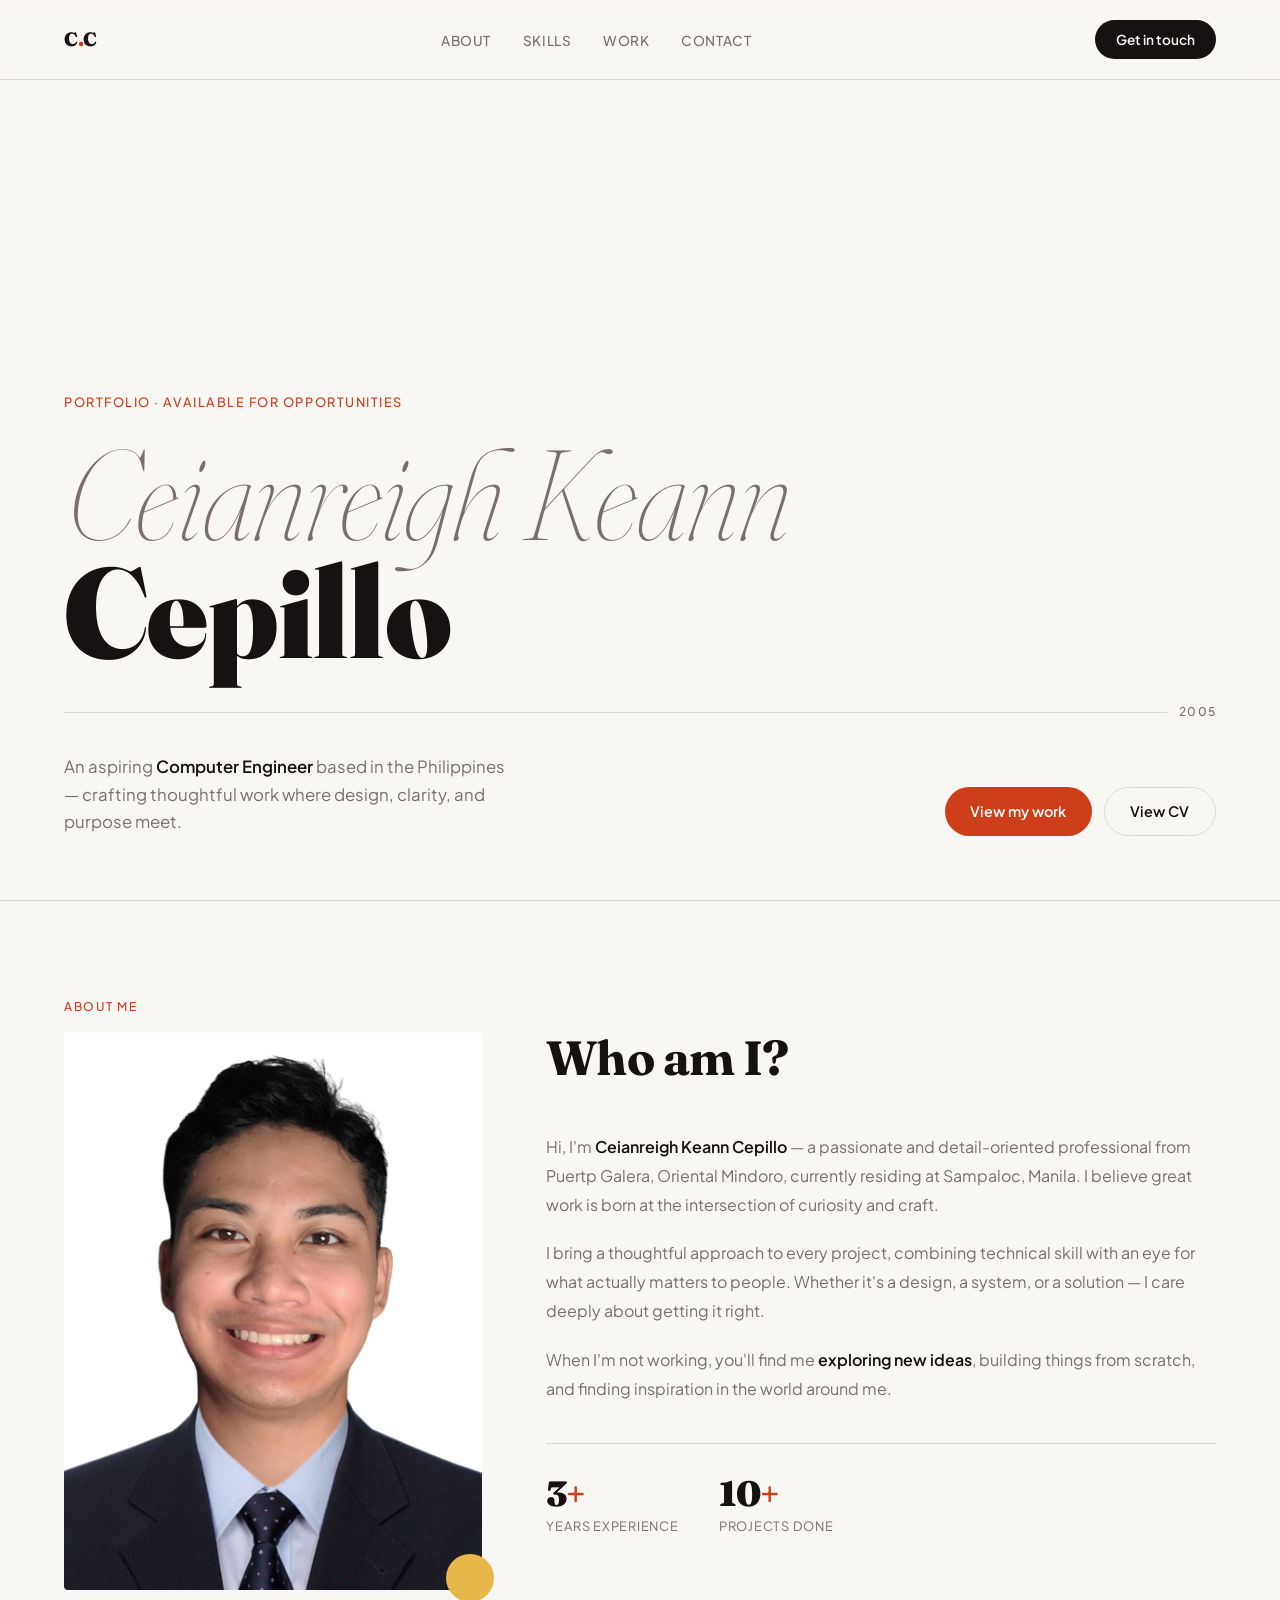
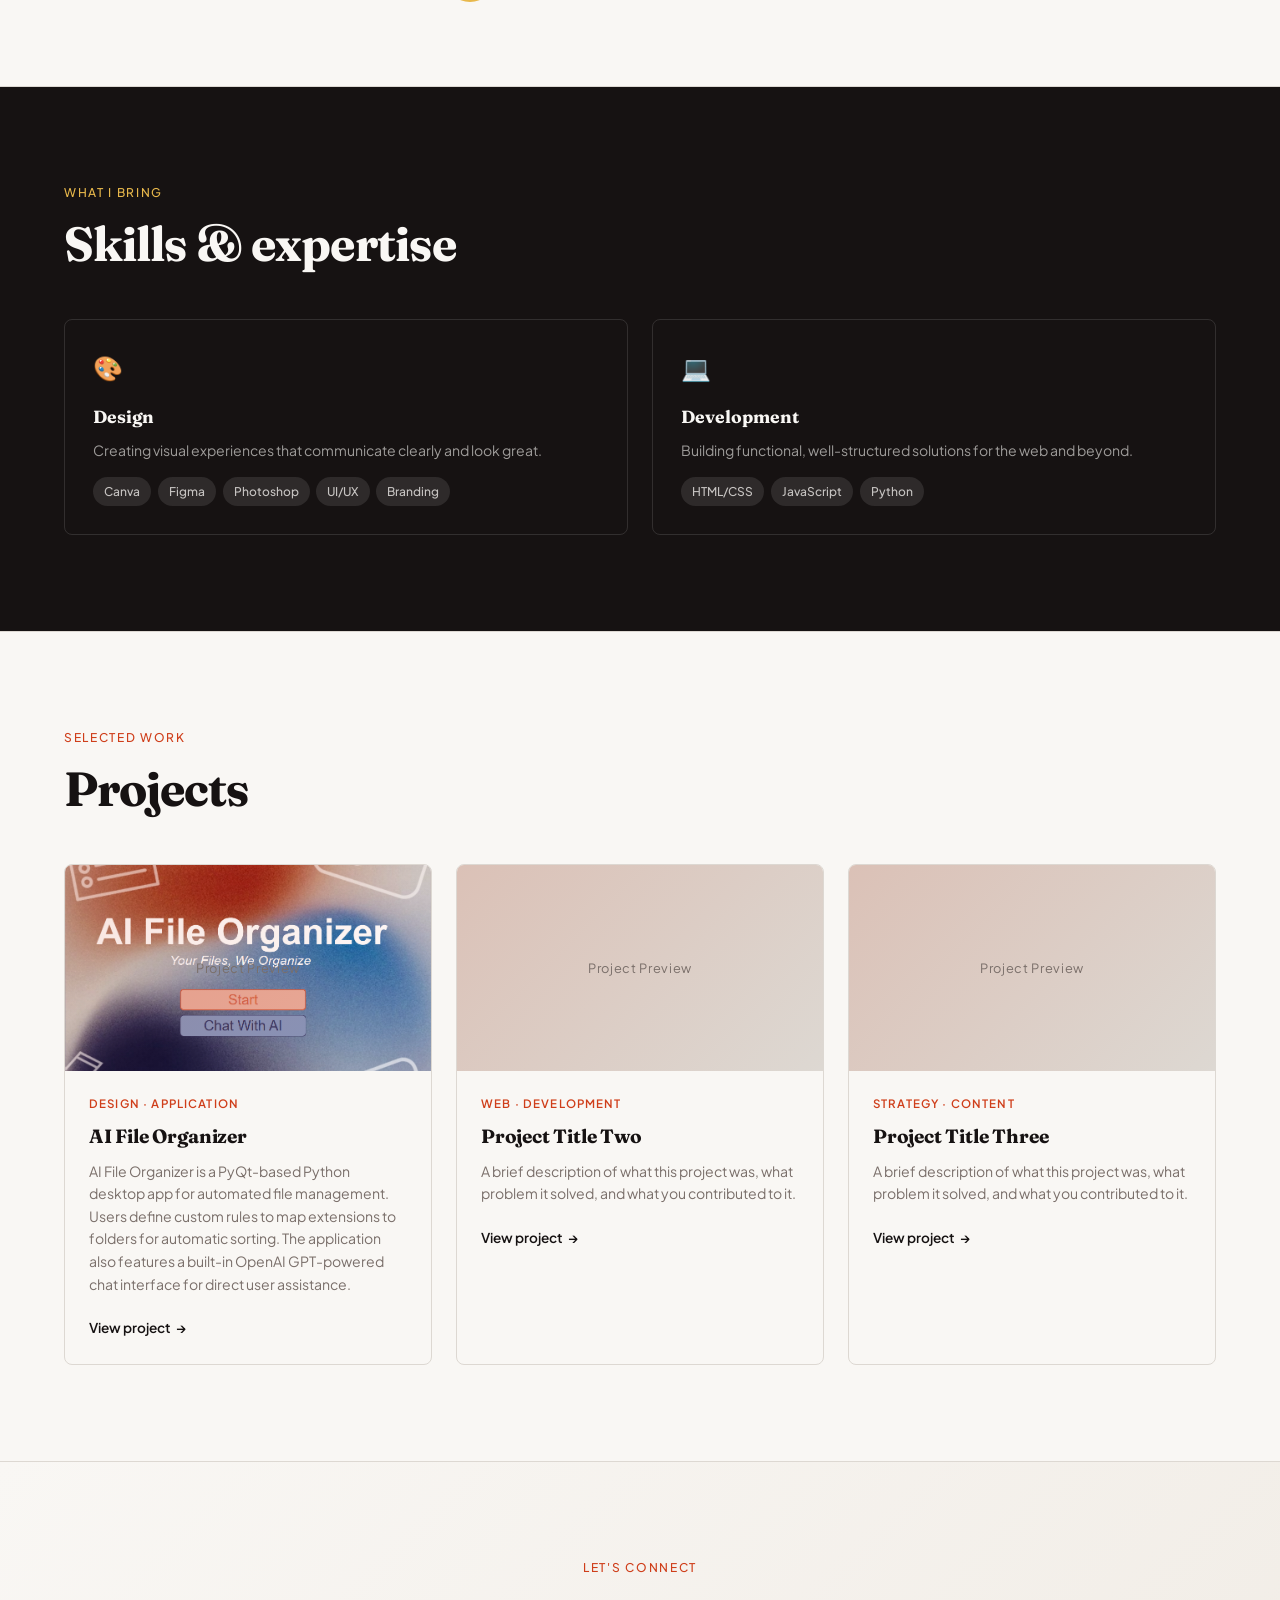
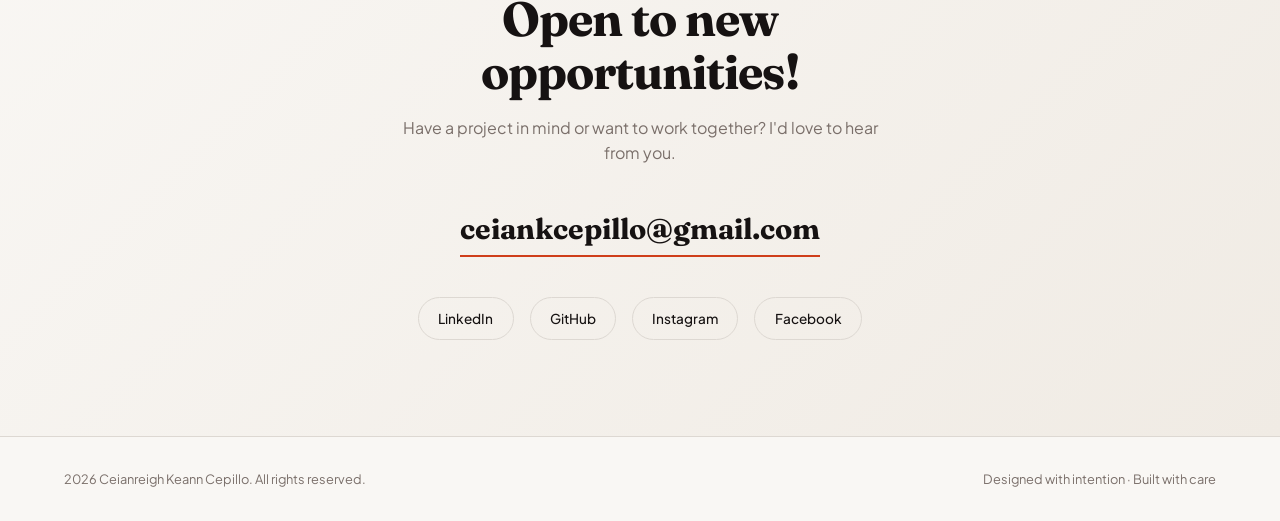
==== ceianreigh-cepillo.html @ 7445ec52 "add project image to projects section and update existing project card" ====
<!doctype html>
<html lang="en">
  <head>
    <meta charset="UTF-8" />
    <meta name="viewport" content="width=device-width, initial-scale=1.0" />
    <title>Ceianreigh Cepillo — Portfolio</title>
    <link rel="preconnect" href="https://fonts.googleapis.com" />
    <link rel="preconnect" href="https://fonts.gstatic.com" crossorigin />
    <link
      href="https://fonts.googleapis.com/css2?family=Fraunces:ital,opsz,wght@0,9..144,100;0,9..144,700;0,9..144,900;1,9..144,300&family=Plus+Jakarta+Sans:wght@300;400;500;600&display=swap"
      rel="stylesheet"
    />
    <link rel="stylesheet" href="ceianreigh-cepillo.css" />
  </head>
  <body>
    <!-- NAV -->
    <nav>
      <a href="#hero" class="nav-logo">C<span>.</span>C</a>
      <ul class="nav-links">
        <li><a href="#about">About</a></li>
        <li><a href="#skills">Skills</a></li>
        <li><a href="#projects">Work</a></li>
        <li><a href="#contact">Contact</a></li>
      </ul>
      <a href="#contact" class="nav-cta">Get in touch</a>
    </nav>

    <!-- HERO -->
    <section id="hero">
      <p class="hero-eyebrow">Portfolio · Available for opportunities</p>
      <h1 class="hero-name">
        <span class="light">Ceianreigh Keann</span>
        <span class="bold">Cepillo</span>
      </h1>
      <div class="hero-divider"></div>
      <div class="hero-bottom">
        <p class="hero-tagline">
          An aspiring <strong>Computer Engineer</strong> based in the
          Philippines — crafting thoughtful work where design, clarity, and
          purpose meet.
        </p>
        <div class="hero-actions">
          <a href="#projects" class="btn-primary">View my work</a>
          <a
            href="https://drive.google.com/file/d/1vfJ6HbcDm_EdXEhe8wnkOH_XaAgz81-r/view?usp=drivesdk"
            class="btn-secondary"
            >View CV</a
          >
        </div>
      </div>
    </section>

    <!-- ABOUT -->
    <section id="about">
      <p class="section-label">About me</p>
      <div class="about-grid">
        <div class="about-photo-wrap reveal">
          <div class="about-photo">
            <img src="CEPILLO_2x2.png" alt="Ceianreigh Cepillo" />
          </div>
          <div class="about-photo-accent"></div>
        </div>
        <div class="about-body reveal">
          <h2 class="section-heading">Who am I?</h2>
          <p>
            Hi, I'm <strong>Ceianreigh Keann Cepillo</strong> — a passionate and
            detail-oriented professional from Puertp Galera, Oriental Mindoro,
            currently residing at Sampaloc, Manila. I believe great work is born
            at the intersection of curiosity and craft.
          </p>
          <p>
            I bring a thoughtful approach to every project, combining technical
            skill with an eye for what actually matters to people. Whether it's
            a design, a system, or a solution — I care deeply about getting it
            right.
          </p>
          <p>
            When I'm not working, you'll find me
            <strong>exploring new ideas</strong>, building things from scratch,
            and finding inspiration in the world around me.
          </p>
          <div class="about-stats">
            <div>
              <div class="stat-num">3<span>+</span></div>
              <div class="stat-label">Years Experience</div>
            </div>
            <div>
              <div class="stat-num">10<span>+</span></div>
              <div class="stat-label">Projects Done</div>
            </div>
          </div>
        </div>
      </div>
    </section>

    <!-- SKILLS -->
    <section id="skills">
      <p class="section-label">What I bring</p>
      <h2 class="section-heading">Skills &amp; expertise</h2>
      <div class="skills-grid">
        <div class="skill-card reveal">
          <div class="skill-icon">🎨</div>
          <div class="skill-title">Design</div>
          <p
            style="
              font-size: 0.88rem;
              color: rgba(249, 247, 244, 0.6);
              line-height: 1.6;
            "
          >
            Creating visual experiences that communicate clearly and look great.
          </p>
          <div class="skill-tags">
            <span class="skill-tag">Canva</span>
            <span class="skill-tag">Figma</span>
            <span class="skill-tag">Photoshop</span>
            <span class="skill-tag">UI/UX</span>
            <span class="skill-tag">Branding</span>
          </div>
        </div>
        <div class="skill-card reveal">
          <div class="skill-icon">💻</div>
          <div class="skill-title">Development</div>
          <p
            style="
              font-size: 0.88rem;
              color: rgba(249, 247, 244, 0.6);
              line-height: 1.6;
            "
          >
            Building functional, well-structured solutions for the web and
            beyond.
          </p>
          <div class="skill-tags">
            <span class="skill-tag">HTML/CSS</span>
            <span class="skill-tag">JavaScript</span>
            <span class="skill-tag">Python</span>
          </div>
        </div>
        </div>
      </div>
    </section>

    <!-- PROJECTS -->
    <section id="projects">
      <p class="section-label">Selected work</p>
      <h2 class="section-heading">Projects</h2>
      <div class="projects-grid">
        <div class="project-card reveal">
          <div class="project-img">
            <img src="AI_File_Organizer.png" alt="Project name">
            <div class="project-img-accent"></div>
          </div>
          <div class="project-body">
            <p class="project-type">Design · Application</p>
            <h3 class="project-name">AI File Organizer</h3>
            <p class="project-desc">
              AI File Organizer is a PyQt-based Python desktop app for automated file management. 
              Users define custom rules to map extensions to folders for automatic sorting. 
              The application also features a built-in OpenAI GPT-powered chat interface for direct user assistance.
            </p>
            <a href="https://github.com/ceianreigh/AI_FileOrganizer" class="project-link">View project</a>
          </div>
        </div>
        <div class="project-card reveal">
          <div class="project-img">
            <div class="project-img-accent"></div>
          </div>
          <div class="project-body">
            <p class="project-type">Web · Development</p>
            <h3 class="project-name">Project Title Two</h3>
            <p class="project-desc">
              A brief description of what this project was, what problem it
              solved, and what you contributed to it.
            </p>
            <a href="#" class="project-link">View project</a>
          </div>
        </div>
        <div class="project-card reveal">
          <div class="project-img">
            <div class="project-img-accent"></div>
          </div>
          <div class="project-body">
            <p class="project-type">Strategy · Content</p>
            <h3 class="project-name">Project Title Three</h3>
            <p class="project-desc">
              A brief description of what this project was, what problem it
              solved, and what you contributed to it.
            </p>
            <a href="#" class="project-link">View project</a>
          </div>
        </div>
      </div>
    </section>

    <!-- CONTACT -->
    <section id="contact">
      <p class="section-label">Let's connect</p>
      <h2 class="section-heading reveal">Open to new opportunities!</h2>
      <p class="contact-sub reveal">
        Have a project in mind or want to work together? I'd love to hear from
        you.
      </p>
      <!-- ✏️ Replace with your real email -->
      <a href="mailto:ceiankcepillo@gmail.com" class="contact-email reveal"
        >ceiankcepillo@gmail.com</a
      >
      <div class="socials reveal">
        <a href="https://www.linkedin.com/in/ceianreigh" class="social-link">LinkedIn</a>
        <a href="https://github.com/ceianreigh" class="social-link">GitHub</a>
        <a href="https://instagram.com/ceianreigh" class="social-link">Instagram</a>
        <a href="https://facebook.com/ceianreigh" class="social-link">Facebook</a>
      </div>
    </section>

    <!-- FOOTER -->
    <footer>
      <p>2026 Ceianreigh Keann Cepillo. All rights reserved.</p>
      <p>Designed with intention · Built with care</p>
    </footer>

    <script>
      // Scroll reveal
      const observer = new IntersectionObserver(
        (entries) => {
          entries.forEach((entry) => {
            if (entry.isIntersecting) {
              entry.target.classList.add("visible");
            }
          });
        },
        { threshold: 0.12 },
      );

      document
        .querySelectorAll(".reveal")
        .forEach((el) => observer.observe(el));
    </script>
  </body>
</html>
---- ceianreigh-cepillo.css ----
*,
*::before,
*::after {
  box-sizing: border-box;
  margin: 0;
  padding: 0;
}

:root {
  --bg: #f9f7f4;
  --ink: #161212;
  --accent: #cf3e1a;
  --gold: #e8b84b;
  --muted: #7a6f6a;
  --border: #ddd8d2;
  --serif: "Fraunces", Georgia, serif;
  --sans: "Plus Jakarta Sans", system-ui, sans-serif;
}

html {
  scroll-behavior: smooth;
}

body {
  background: var(--bg);
  color: var(--ink);
  font-family: var(--sans);
  font-size: 16px;
  line-height: 1.6;
  -webkit-font-smoothing: antialiased;
}

/* ── NAV ─────────────────────────────────────── */
nav {
  position: fixed;
  top: 0;
  left: 0;
  right: 0;
  z-index: 100;
  display: flex;
  align-items: center;
  justify-content: space-between;
  padding: 1.25rem 5vw;
  background: rgba(249, 247, 244, 0.9);
  backdrop-filter: blur(10px);
  border-bottom: 1px solid var(--border);
}

.nav-logo {
  font-family: var(--serif);
  font-weight: 900;
  font-size: 1.2rem;
  letter-spacing: -0.02em;
  color: var(--ink);
  text-decoration: none;
}
.nav-logo span {
  color: var(--accent);
}

.nav-links {
  display: flex;
  gap: 2rem;
  list-style: none;
}

.nav-links a {
  font-size: 0.85rem;
  font-weight: 500;
  letter-spacing: 0.04em;
  text-transform: uppercase;
  color: var(--muted);
  text-decoration: none;
  transition: color 0.2s;
}
.nav-links a:hover {
  color: var(--ink);
}

.nav-cta {
  font-family: var(--sans);
  font-size: 0.85rem;
  font-weight: 600;
  padding: 0.55rem 1.3rem;
  background: var(--ink);
  color: var(--bg);
  border: none;
  border-radius: 100px;
  text-decoration: none;
  transition:
    background 0.2s,
    transform 0.15s;
}
.nav-cta:hover {
  background: var(--accent);
  transform: translateY(-1px);
}

/* ── HERO ────────────────────────────────────── */
#hero {
  min-height: 100svh;
  padding: 7rem 5vw 4rem;
  display: flex;
  flex-direction: column;
  justify-content: flex-end;
}

.hero-eyebrow {
  font-size: 0.8rem;
  font-weight: 500;
  letter-spacing: 0.12em;
  text-transform: uppercase;
  color: var(--accent);
  margin-bottom: 1.5rem;
}

.hero-name {
  font-family: var(--serif);
  line-height: 0.92;
  letter-spacing: -0.03em;
}

.hero-name .light {
  display: block;
  font-weight: 100;
  font-style: italic;
  font-size: clamp(3.5rem, 10vw, 8.5rem);
  color: var(--muted);
}

.hero-name .bold {
  display: block;
  font-weight: 900;
  font-size: clamp(3.5rem, 10vw, 8.5rem);
  color: var(--ink);
}

.hero-divider {
  margin: 2.5rem 0;
  height: 1px;
  background: var(--border);
  position: relative;
}
.hero-divider::after {
  content: "2005";
  position: absolute;
  right: 0;
  top: -0.6rem;
  font-size: 0.75rem;
  font-weight: 500;
  letter-spacing: 0.1em;
  color: var(--muted);
  background: var(--bg);
  padding-left: 0.75rem;
}

.hero-bottom {
  display: flex;
  align-items: flex-end;
  justify-content: space-between;
  gap: 2rem;
  flex-wrap: wrap;
}

.hero-tagline {
  max-width: 38ch;
  font-size: 1.05rem;
  color: var(--muted);
  line-height: 1.65;
}
.hero-tagline strong {
  color: var(--ink);
  font-weight: 600;
}

.hero-actions {
  display: flex;
  gap: 0.75rem;
  flex-shrink: 0;
}

.btn-primary {
  display: inline-flex;
  align-items: center;
  gap: 0.4rem;
  padding: 0.75rem 1.6rem;
  background: var(--accent);
  color: #fff;
  font-family: var(--sans);
  font-size: 0.9rem;
  font-weight: 600;
  text-decoration: none;
  border-radius: 100px;
  transition:
    background 0.2s,
    transform 0.15s;
}
.btn-primary:hover {
  background: #b03216;
  transform: translateY(-2px);
}

.btn-secondary {
  display: inline-flex;
  align-items: center;
  gap: 0.4rem;
  padding: 0.75rem 1.6rem;
  background: transparent;
  color: var(--ink);
  font-family: var(--sans);
  font-size: 0.9rem;
  font-weight: 600;
  text-decoration: none;
  border: 1.5px solid var(--border);
  border-radius: 100px;
  transition:
    border-color 0.2s,
    transform 0.15s;
}
.btn-secondary:hover {
  border-color: var(--ink);
  transform: translateY(-2px);
}

/* ── SECTIONS ────────────────────────────────── */
section {
  padding: 6rem 5vw;
  border-top: 1px solid var(--border);
}

.section-label {
  font-size: 0.75rem;
  font-weight: 500;
  letter-spacing: 0.14em;
  text-transform: uppercase;
  color: var(--accent);
  margin-bottom: 1rem;
}

.section-heading {
  font-family: var(--serif);
  font-weight: 700;
  font-size: clamp(2rem, 4vw, 3rem);
  letter-spacing: -0.02em;
  line-height: 1.1;
  margin-bottom: 3rem;
}

/* ── ABOUT ───────────────────────────────────── */
.about-grid {
  display: grid;
  grid-template-columns: 1fr 1.6fr;
  gap: 5vw;
  align-items: start;
}

.about-photo {
  aspect-ratio: 3/4;
  background: var(--border);
  border-radius: 4px;
  overflow: hidden;
  position: relative;
}
.about-photo img {
  width: 100%;
  height: 100%;
  object-fit: cover;
  display: block;
}
.about-photo-accent {
  width: 48px;
  height: 48px;
  background: var(--gold);
  border-radius: 50%;
  position: absolute;
  bottom: -12px;
  right: -12px;
}
.about-photo-wrap {
  position: relative;
}

.about-body p {
  color: var(--muted);
  font-size: 1rem;
  line-height: 1.8;
  margin-bottom: 1.25rem;
}
.about-body p strong {
  color: var(--ink);
  font-weight: 600;
}

.about-stats {
  display: flex;
  gap: 2.5rem;
  margin-top: 2.5rem;
  padding-top: 2rem;
  border-top: 1px solid var(--border);
}
.stat-num {
  font-family: var(--serif);
  font-weight: 900;
  font-size: 2.2rem;
  letter-spacing: -0.03em;
  color: var(--ink);
  line-height: 1;
}
.stat-num span {
  color: var(--accent);
}
.stat-label {
  font-size: 0.8rem;
  color: var(--muted);
  margin-top: 0.3rem;
  text-transform: uppercase;
  letter-spacing: 0.06em;
}

/* ── SKILLS ──────────────────────────────────── */
#skills {
  background: var(--ink);
  color: var(--bg);
}
#skills .section-label {
  color: var(--gold);
}
#skills .section-heading {
  color: var(--bg);
}

.skills-grid {
  display: grid;
  grid-template-columns: repeat(auto-fit, minmax(240px, 1fr));
  gap: 1.5rem;
}

.skill-card {
  border: 1px solid rgba(255, 255, 255, 0.12);
  border-radius: 8px;
  padding: 1.75rem;
  transition:
    border-color 0.2s,
    background 0.2s;
}
.skill-card:hover {
  border-color: var(--gold);
  background: rgba(255, 255, 255, 0.04);
}

.skill-icon {
  font-size: 1.5rem;
  margin-bottom: 1rem;
}

.skill-title {
  font-family: var(--serif);
  font-weight: 700;
  font-size: 1.1rem;
  color: var(--bg);
  margin-bottom: 0.5rem;
}

.skill-tags {
  display: flex;
  flex-wrap: wrap;
  gap: 0.4rem;
  margin-top: 1rem;
}
.skill-tag {
  font-size: 0.75rem;
  font-weight: 500;
  padding: 0.3rem 0.7rem;
  background: rgba(255, 255, 255, 0.1);
  border-radius: 100px;
  color: rgba(249, 247, 244, 0.75);
}

/* ── PROJECTS ────────────────────────────────── */
.projects-grid {
  display: grid;
  grid-template-columns: repeat(auto-fit, minmax(300px, 1fr));
  gap: 1.5rem;
}

.project-card {
  border-radius: 8px;
  overflow: hidden;
  border: 1px solid var(--border);
  transition:
    transform 0.25s,
    box-shadow 0.25s;
}
.project-card:hover {
  transform: translateY(-4px);
  box-shadow: 0 12px 40px rgba(0, 0, 0, 0.1);
}

.project-img {
  aspect-ratio: 16/9;
  background: var(--border);
  position: relative;
  overflow: hidden;
}
.project-img img {
  width: 100%;
  height: 100%;
  object-fit: cover;
  display: block;
}

.project-img::after {
  content: "Project Preview";
  position: absolute;
  inset: 0;
  display: flex;
  align-items: center;
  justify-content: center;
  font-size: 0.8rem;
  color: var(--muted);
  letter-spacing: 0.05em;
}

.project-img-accent {
  position: absolute;
  inset: 0;
  background: linear-gradient(135deg, rgba(207, 62, 26, 0.15), transparent);
}

.project-body {
  padding: 1.5rem;
}
.project-type {
  font-size: 0.72rem;
  font-weight: 600;
  letter-spacing: 0.1em;
  text-transform: uppercase;
  color: var(--accent);
  margin-bottom: 0.5rem;
}
.project-name {
  font-family: var(--serif);
  font-weight: 700;
  font-size: 1.2rem;
  letter-spacing: -0.01em;
  margin-bottom: 0.5rem;
}
.project-desc {
  font-size: 0.88rem;
  color: var(--muted);
  line-height: 1.6;
  margin-bottom: 1.2rem;
}
.project-link {
  font-size: 0.85rem;
  font-weight: 600;
  color: var(--ink);
  text-decoration: none;
  display: inline-flex;
  align-items: center;
  gap: 0.3rem;
  transition: color 0.2s;
}
.project-link:hover {
  color: var(--accent);
}
.project-link::after {
  content: "→";
  transition: transform 0.2s;
}
.project-link:hover::after {
  transform: translateX(3px);
}

/* ── CONTACT ─────────────────────────────────── */
#contact {
  background: linear-gradient(135deg, #f9f7f4 0%, #f0ebe4 100%);
  text-align: center;
}

#contact .section-heading {
  max-width: 18ch;
  margin: 0 auto 1rem;
}

.contact-sub {
  color: var(--muted);
  font-size: 1rem;
  max-width: 40ch;
  margin: 0 auto 2.5rem;
}

.contact-email {
  display: inline-block;
  font-family: var(--serif);
  font-size: clamp(1.2rem, 3vw, 1.8rem);
  font-weight: 700;
  color: var(--ink);
  text-decoration: none;
  border-bottom: 2px solid var(--accent);
  padding-bottom: 0.2rem;
  margin-bottom: 2.5rem;
  transition: color 0.2s;
}
.contact-email:hover {
  color: var(--accent);
}

.socials {
  display: flex;
  justify-content: center;
  gap: 1rem;
  flex-wrap: wrap;
}

.social-link {
  display: inline-flex;
  align-items: center;
  gap: 0.4rem;
  padding: 0.6rem 1.2rem;
  border: 1.5px solid var(--border);
  border-radius: 100px;
  font-size: 0.85rem;
  font-weight: 500;
  color: var(--ink);
  text-decoration: none;
  transition:
    border-color 0.2s,
    background 0.2s;
}
.social-link:hover {
  border-color: var(--ink);
  background: var(--ink);
  color: var(--bg);
}

/* ── FOOTER ──────────────────────────────────── */
footer {
  padding: 2rem 5vw;
  border-top: 1px solid var(--border);
  display: flex;
  justify-content: space-between;
  align-items: center;
  flex-wrap: wrap;
  gap: 1rem;
}
footer p {
  font-size: 0.8rem;
  color: var(--muted);
}
footer a {
  color: var(--muted);
  text-decoration: none;
}
footer a:hover {
  color: var(--accent);
}

/* ── RESPONSIVE ──────────────────────────────── */
@media (max-width: 700px) {
  .about-grid {
    grid-template-columns: 1fr;
  }
  .about-photo {
    max-height: 320px;
  }
  .hero-bottom {
    flex-direction: column;
    align-items: flex-start;
  }
  .nav-links {
    display: none;
  }
  .about-stats {
    gap: 1.5rem;
  }
}

@media (prefers-reduced-motion: reduce) {
  *,
  *::before,
  *::after {
    transition: none !important;
  }
}

/* ── SCROLL ANIMATIONS ───────────────────────── */
.reveal {
  opacity: 0;
  transform: translateY(24px);
  transition:
    opacity 0.6s ease,
    transform 0.6s ease;
}
.reveal.visible {
  opacity: 1;
  transform: none;
}
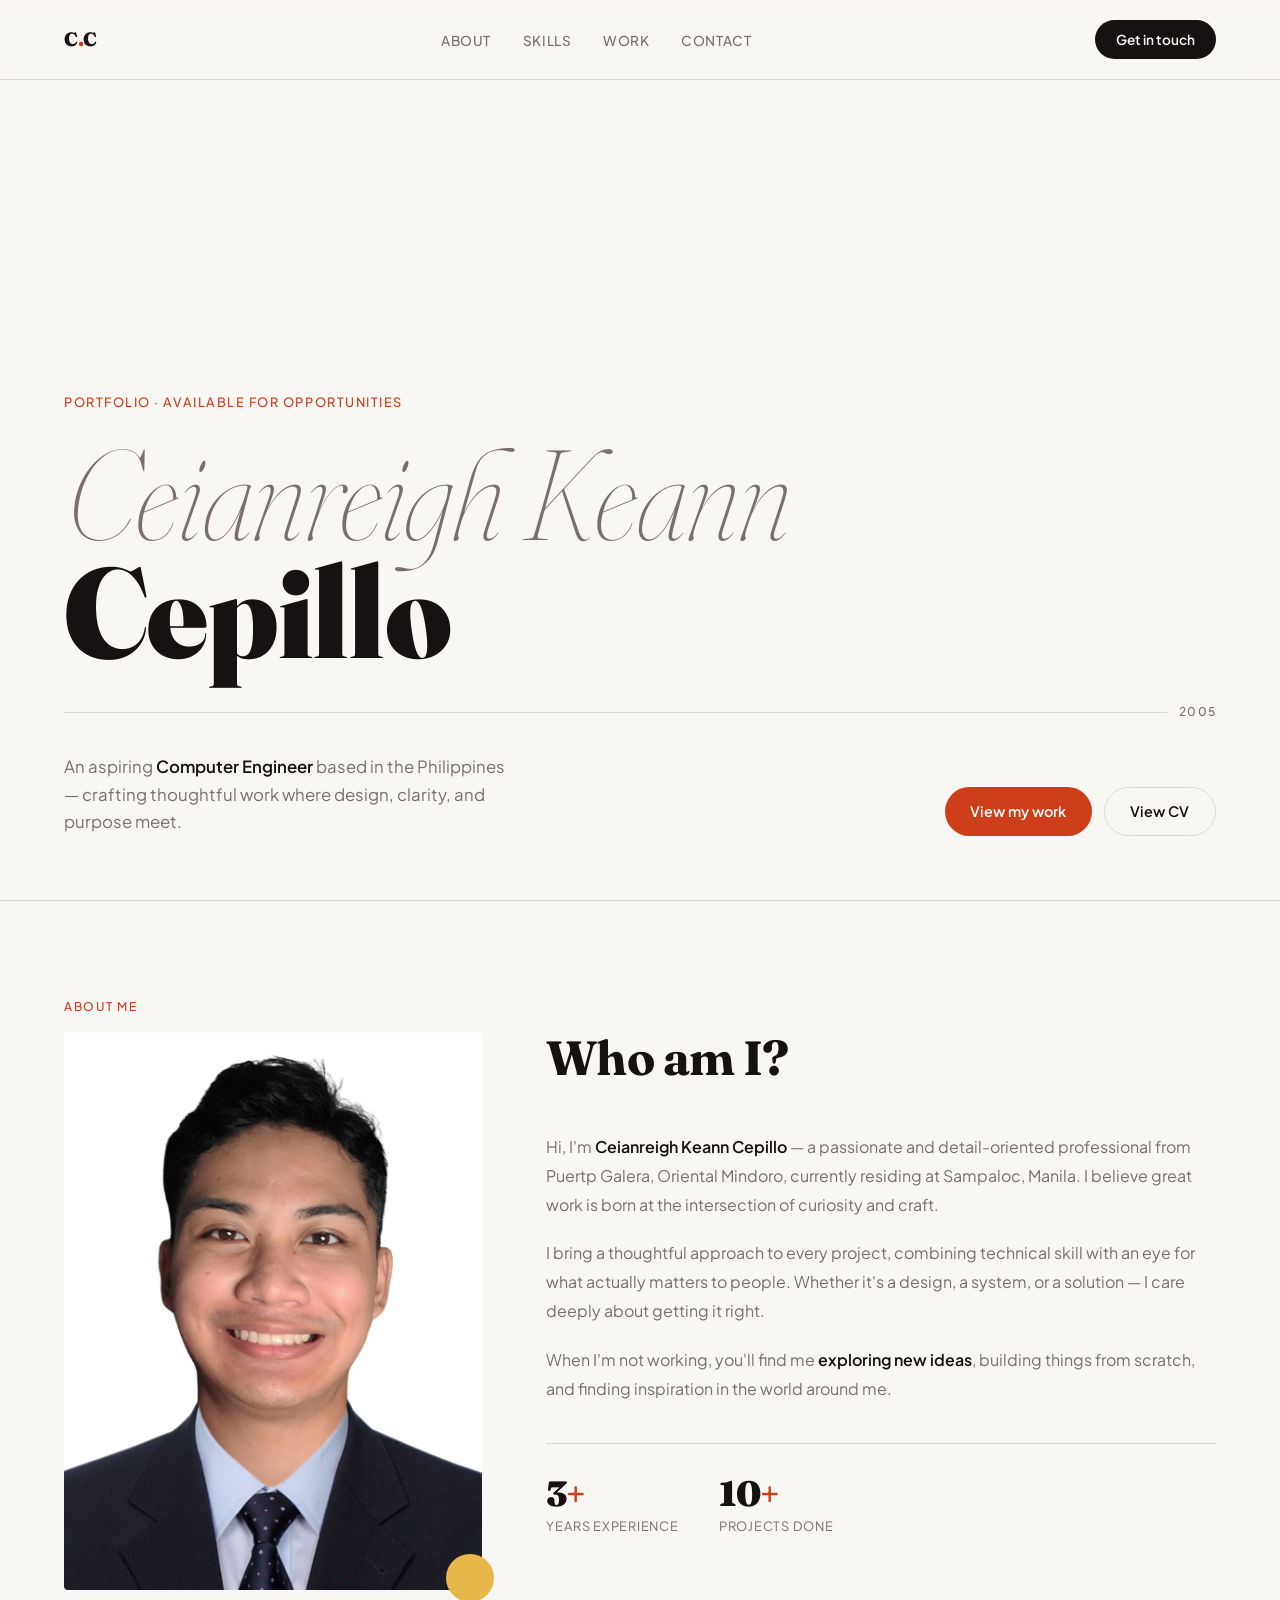
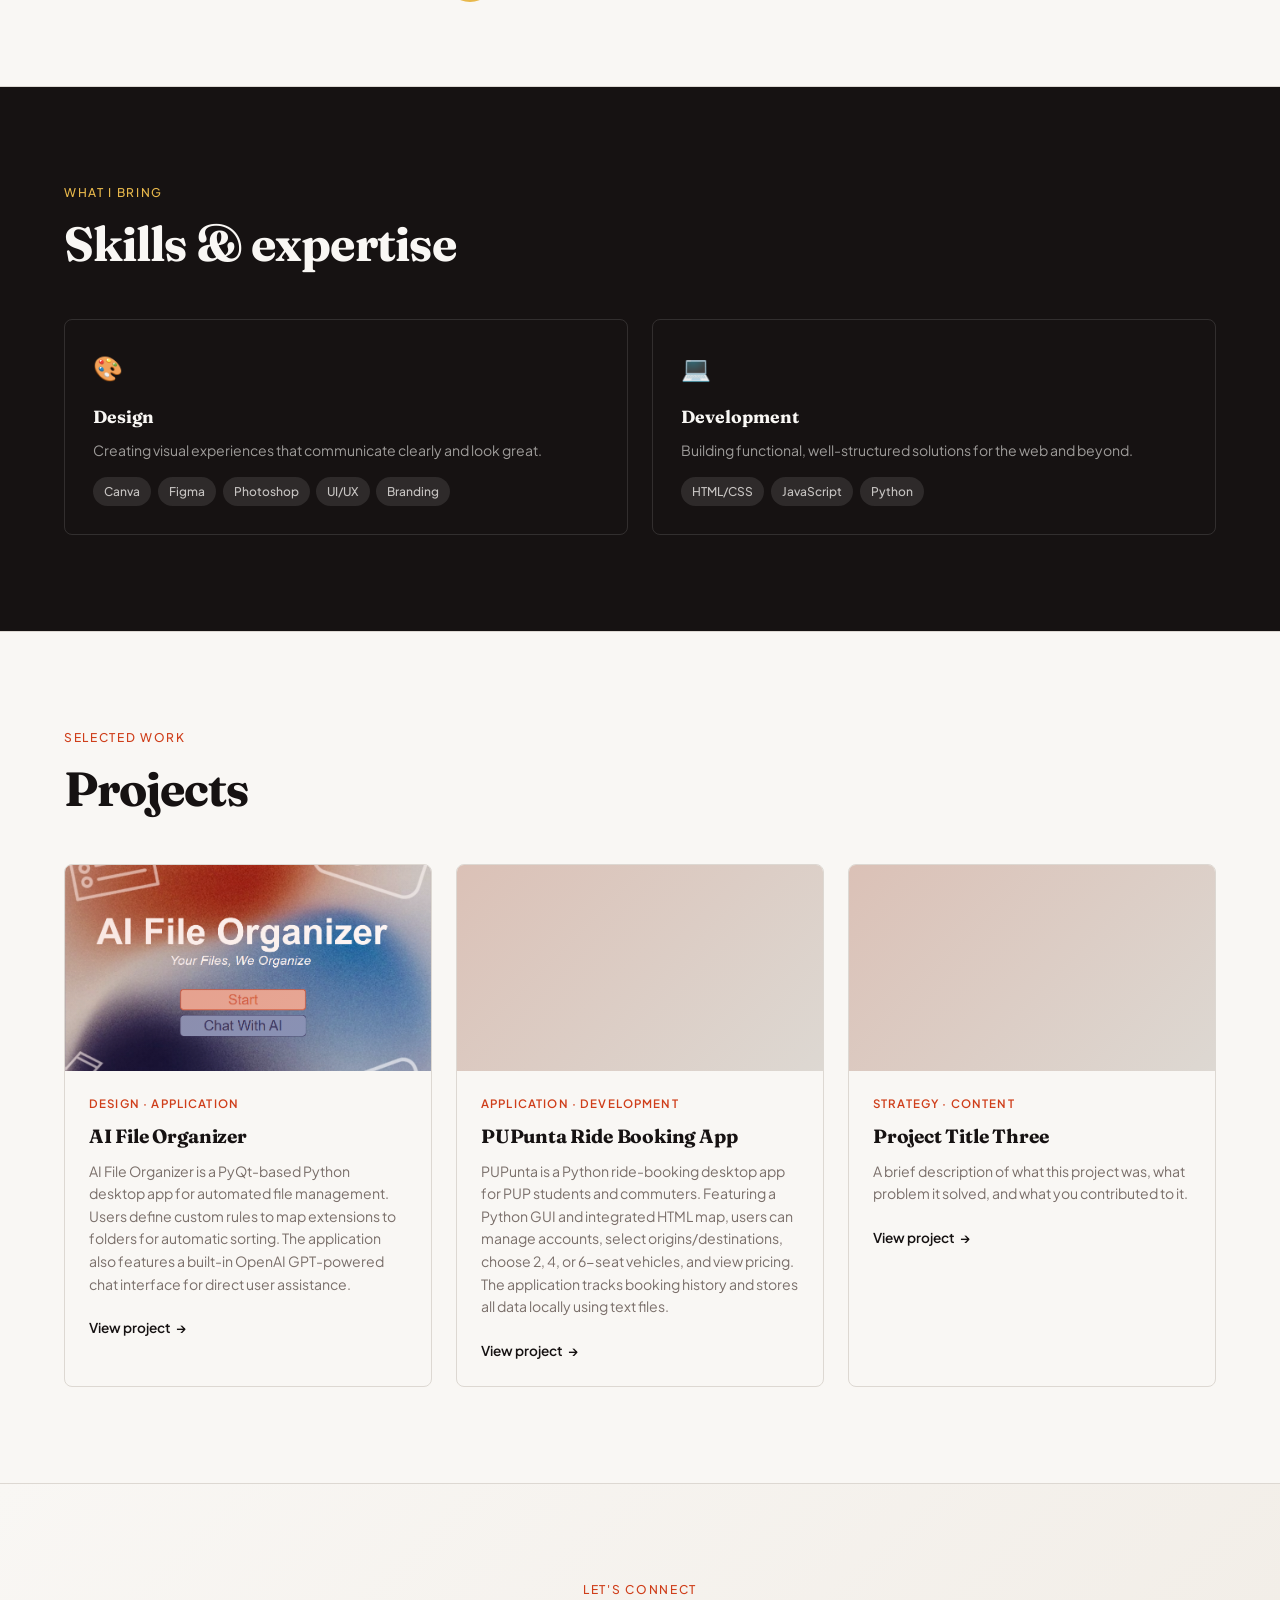
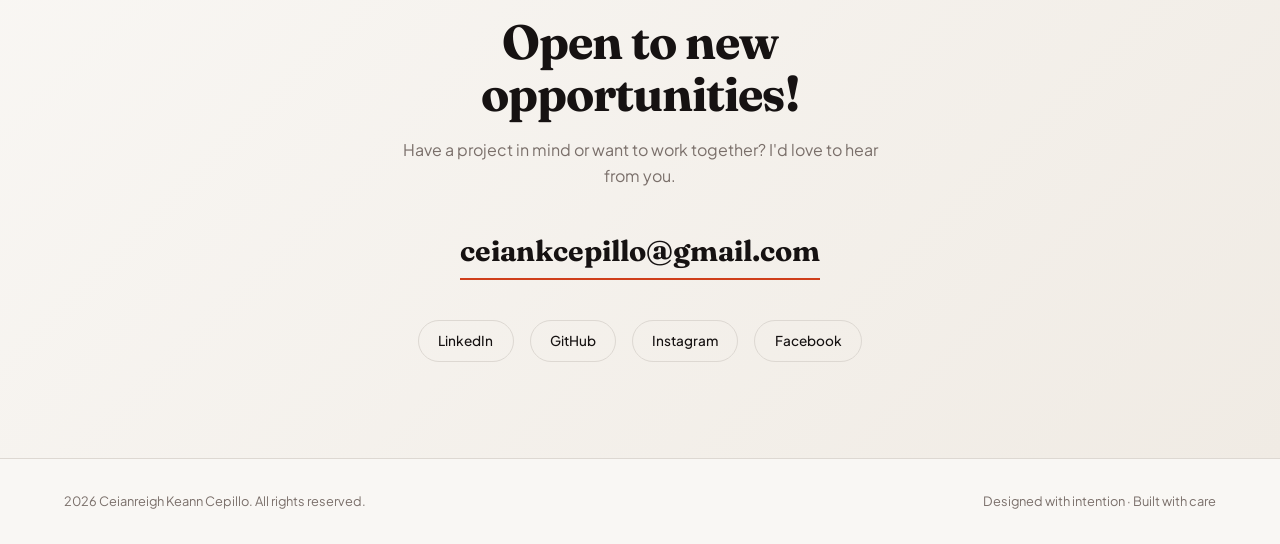
==== commit 3e89d25d: "update project details for PUPunta Ride Booking App, including title, description, and link" ====
--- a/ceianreigh-cepillo.html
+++ b/ceianreigh-cepillo.html
@@ -167,13 +167,14 @@
             <div class="project-img-accent"></div>
           </div>
           <div class="project-body">
-            <p class="project-type">Web · Development</p>
-            <h3 class="project-name">Project Title Two</h3>
+            <p class="project-type">Application · Development</p>
+            <h3 class="project-name">PUPunta Ride Booking App</h3>
             <p class="project-desc">
-              A brief description of what this project was, what problem it
-              solved, and what you contributed to it.
+              PUPunta is a Python ride-booking desktop app for PUP students and commuters. 
+              Featuring a Python GUI and integrated HTML map, users can manage accounts, select origins/destinations, choose 2, 4, or 6-seat vehicles, and view pricing. 
+              The application tracks booking history and stores all data locally using text files.
             </p>
-            <a href="#" class="project-link">View project</a>
+            <a href="https://github.com/ceianreigh/PUPunta-Ride-Booking-App" class="project-link">View project</a>
           </div>
         </div>
         <div class="project-card reveal">
--- a/ceianreigh-cepillo.css
+++ b/ceianreigh-cepillo.css
@@ -410,7 +410,6 @@
 }
 
 .project-img::after {
-  content: "Project Preview";
   position: absolute;
   inset: 0;
   display: flex;
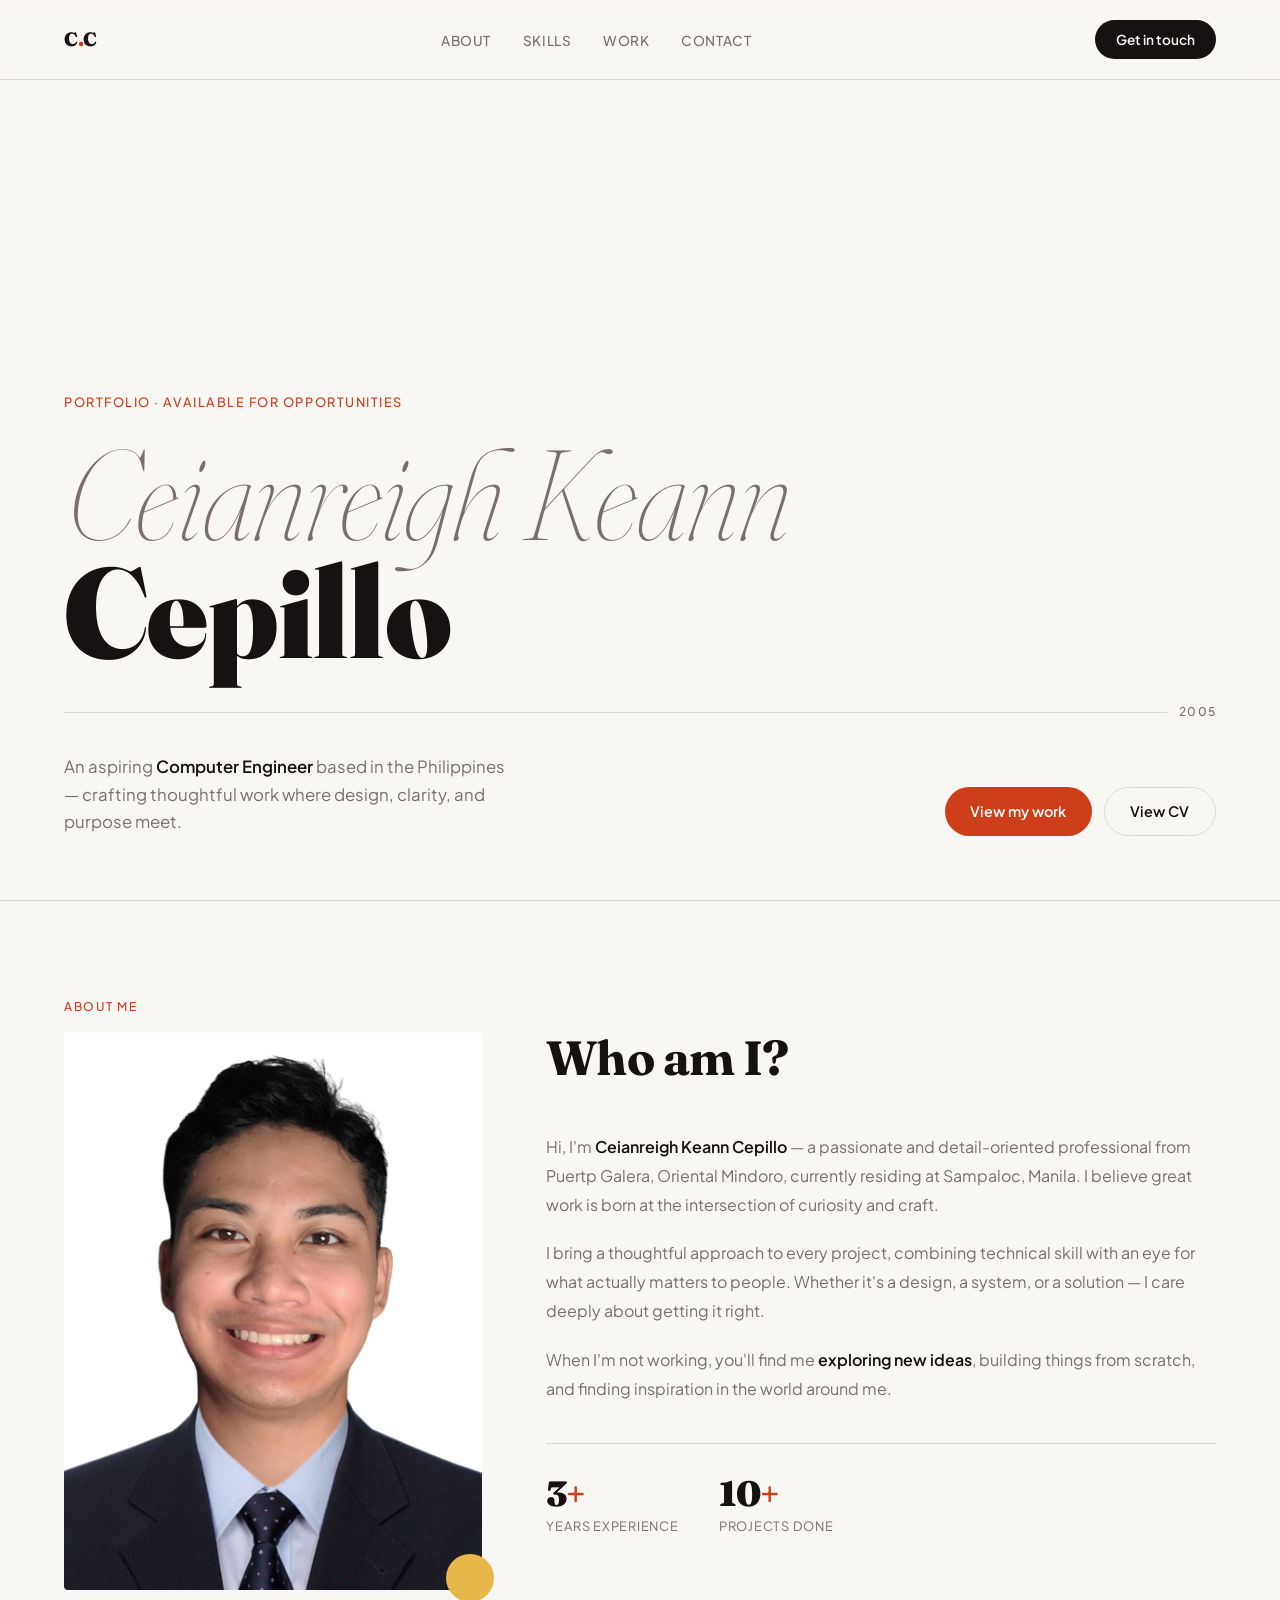
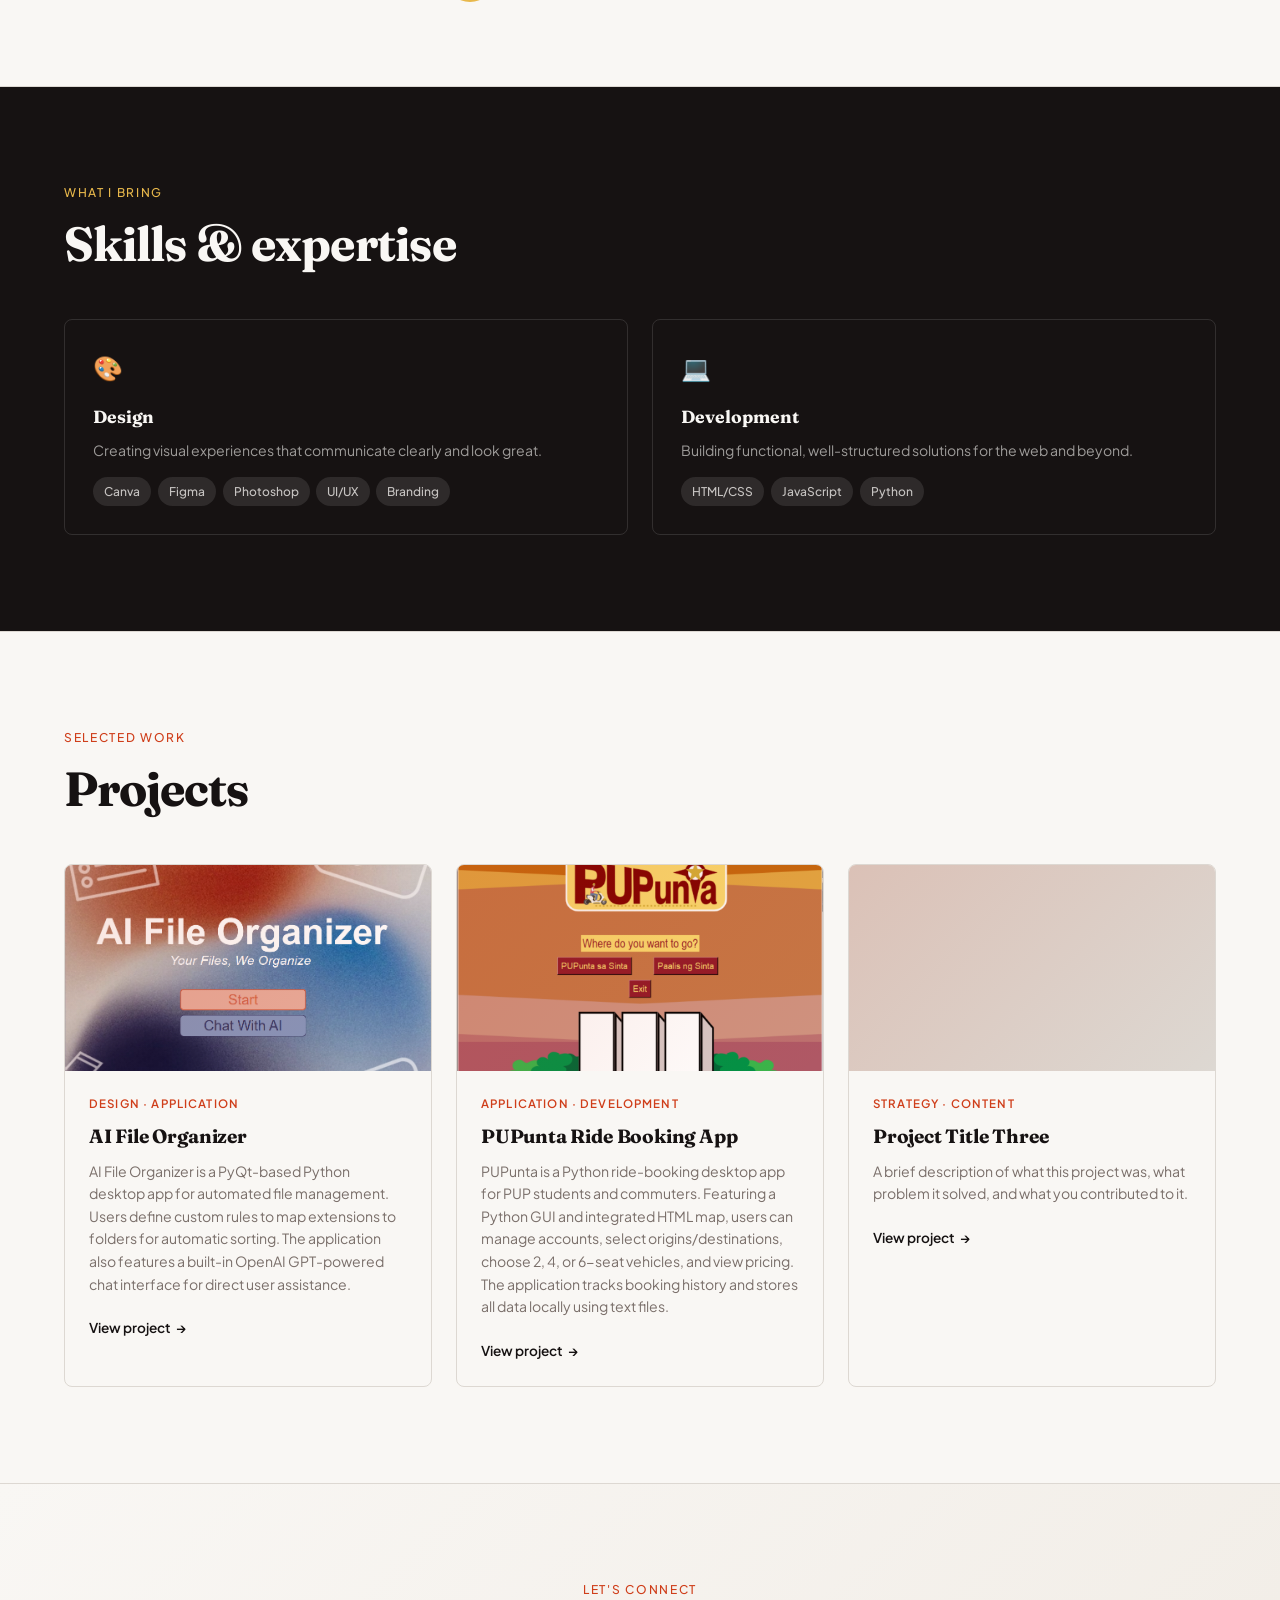
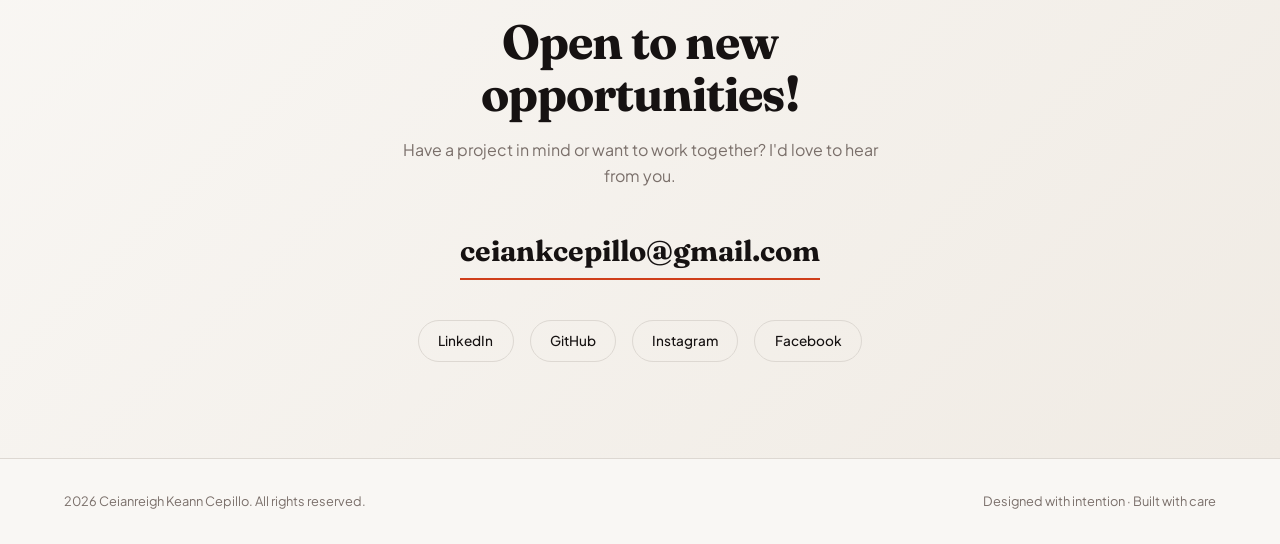
==== commit 8fcdeec8: "add project image for PUPunta in projects section" ====
--- a/ceianreigh-cepillo.html
+++ b/ceianreigh-cepillo.html
@@ -164,6 +164,7 @@
         </div>
         <div class="project-card reveal">
           <div class="project-img">
+            <img src="PUPunta.png" alt="Project name">
             <div class="project-img-accent"></div>
           </div>
           <div class="project-body">
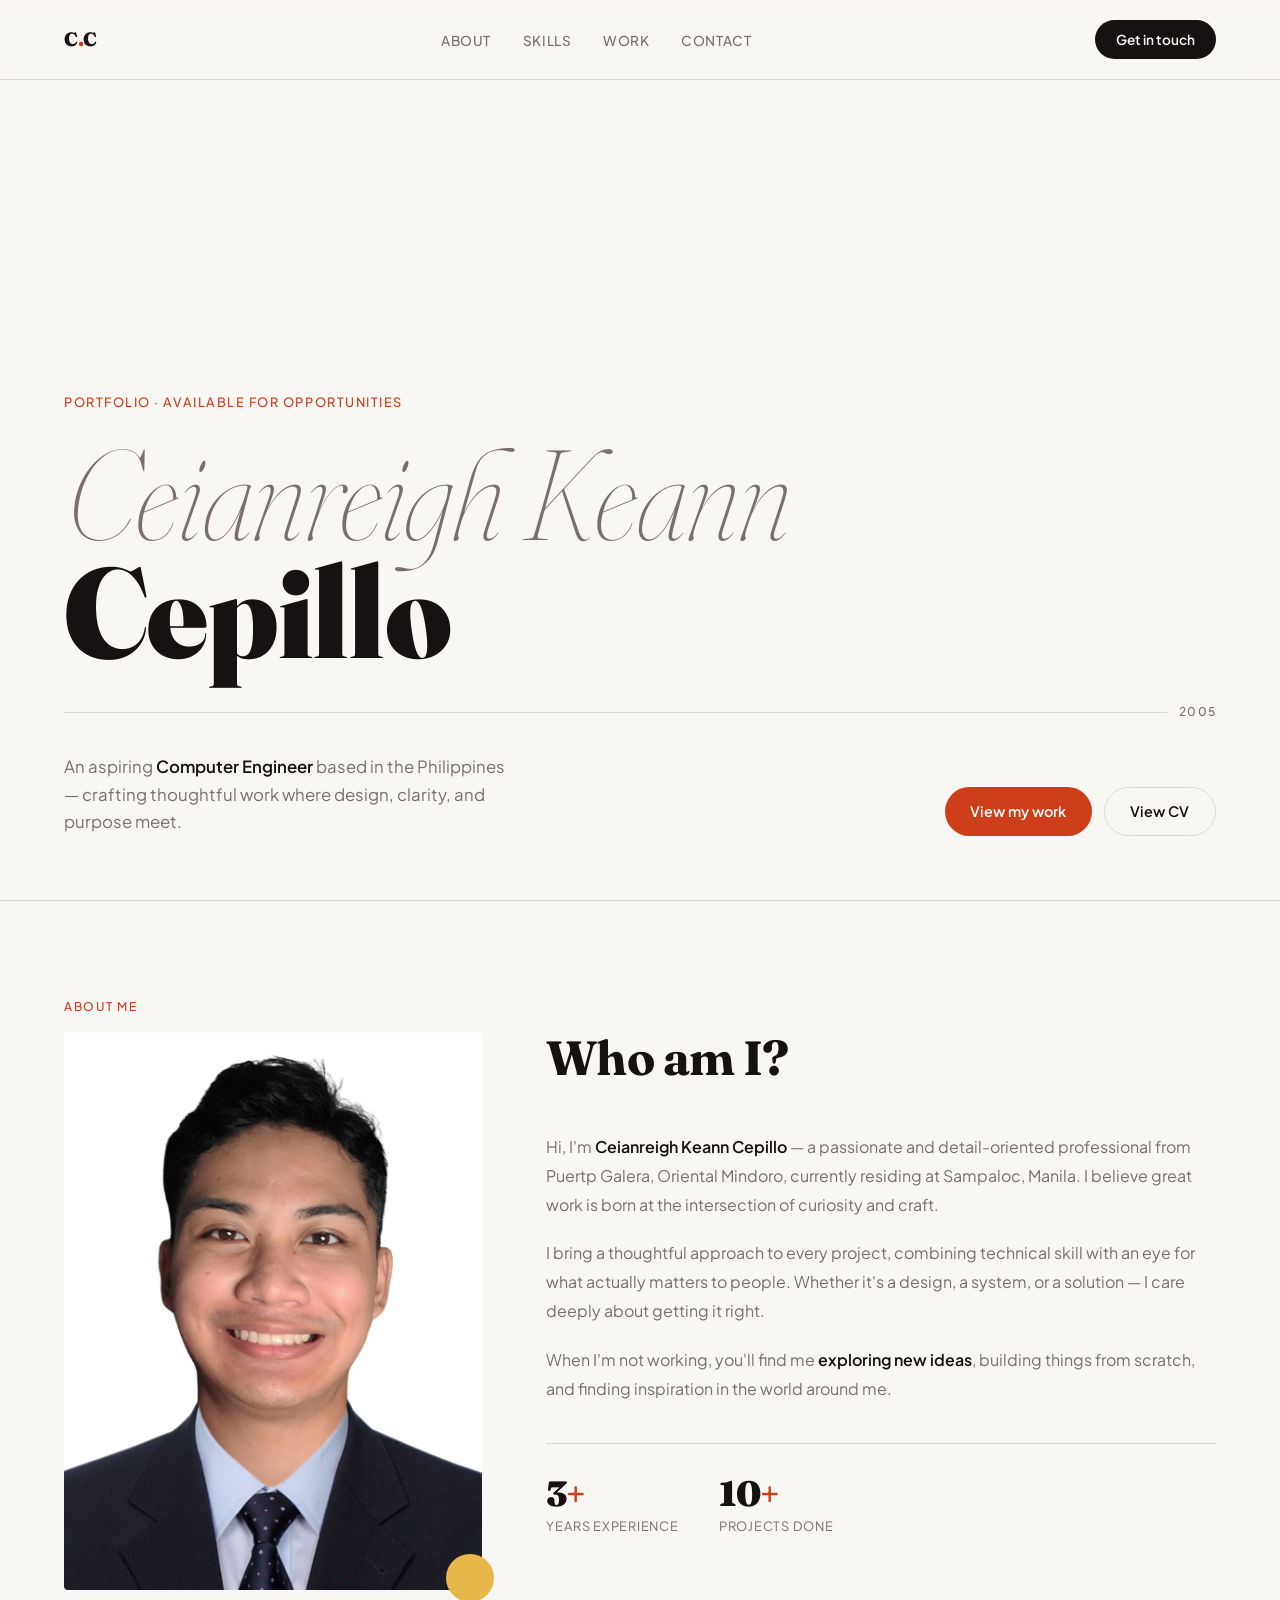
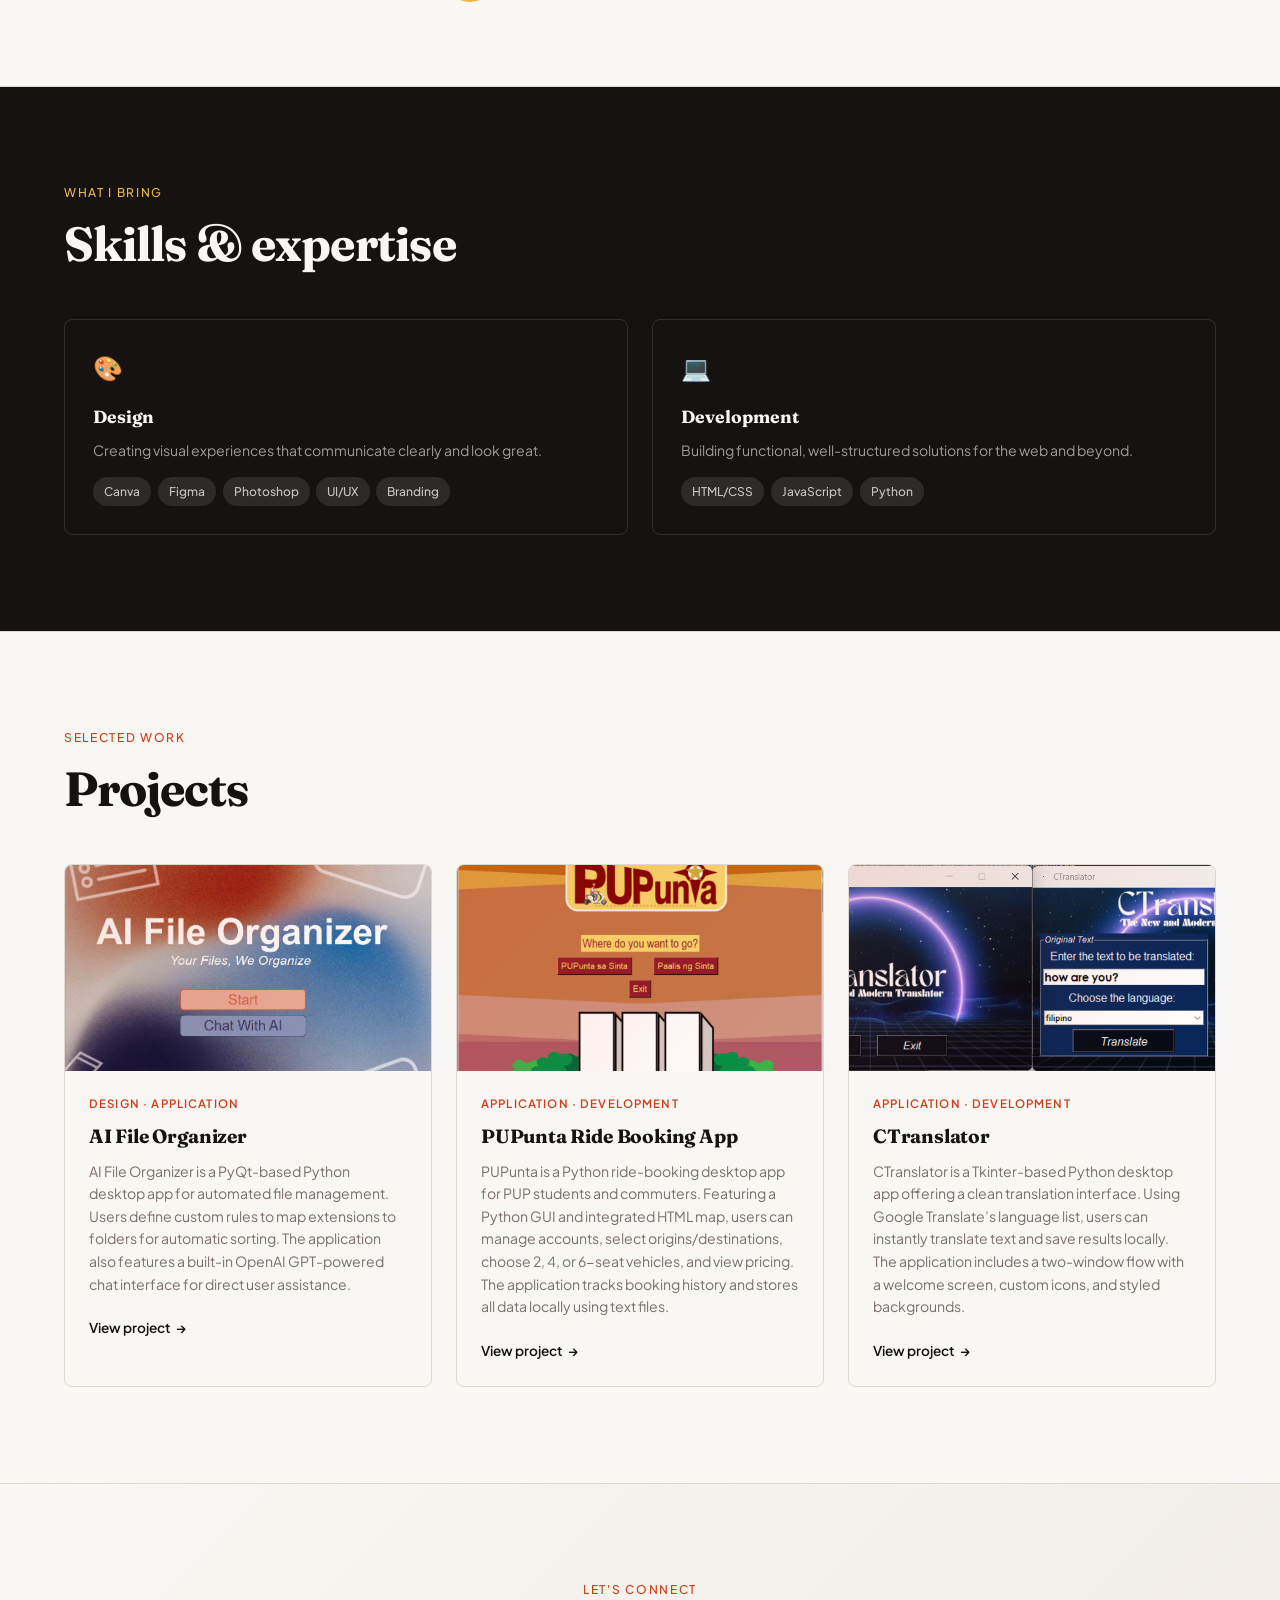
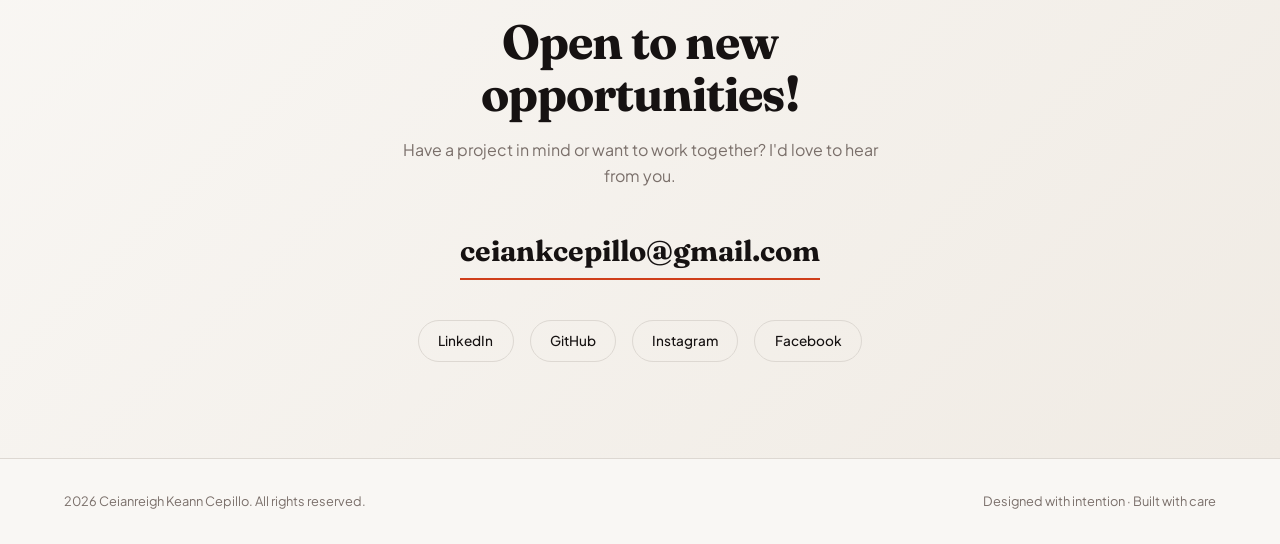
==== commit 81cf5646: "update CTranslator project details, including image, title, description, and link" ====
--- a/ceianreigh-cepillo.html
+++ b/ceianreigh-cepillo.html
@@ -180,16 +180,18 @@
         </div>
         <div class="project-card reveal">
           <div class="project-img">
+            <img src="CTranslator.png" alt="Project name">
             <div class="project-img-accent"></div>
           </div>
           <div class="project-body">
-            <p class="project-type">Strategy · Content</p>
-            <h3 class="project-name">Project Title Three</h3>
+            <p class="project-type">Application · Development</p>
+            <h3 class="project-name">CTranslator</h3>
             <p class="project-desc">
-              A brief description of what this project was, what problem it
-              solved, and what you contributed to it.
+              CTranslator is a Tkinter-based Python desktop app offering a clean translation interface. 
+              Using Google Translate’s language list, users can instantly translate text and save results locally. 
+              The application includes a two-window flow with a welcome screen, custom icons, and styled backgrounds.
             </p>
-            <a href="#" class="project-link">View project</a>
+            <a href="https://github.com/ceianreigh/translator_final_project" class="project-link">View project</a>
           </div>
         </div>
       </div>
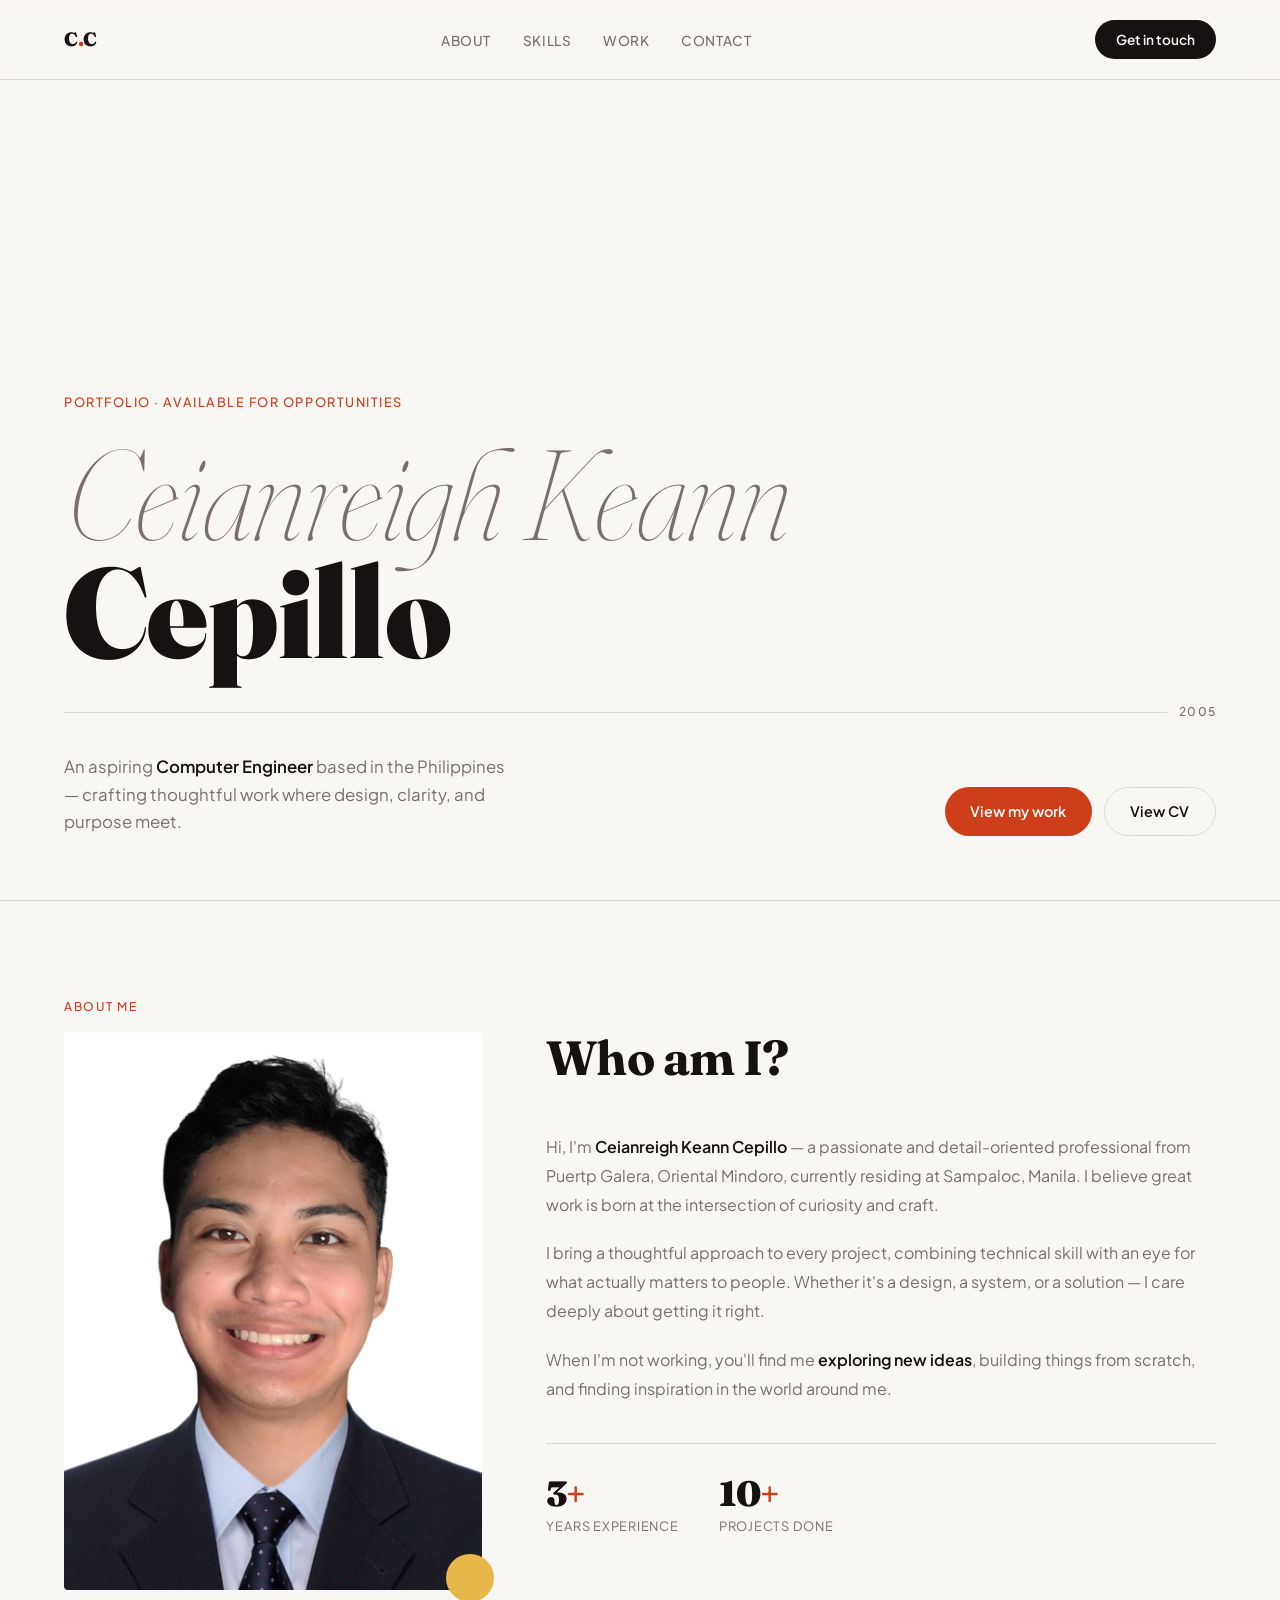
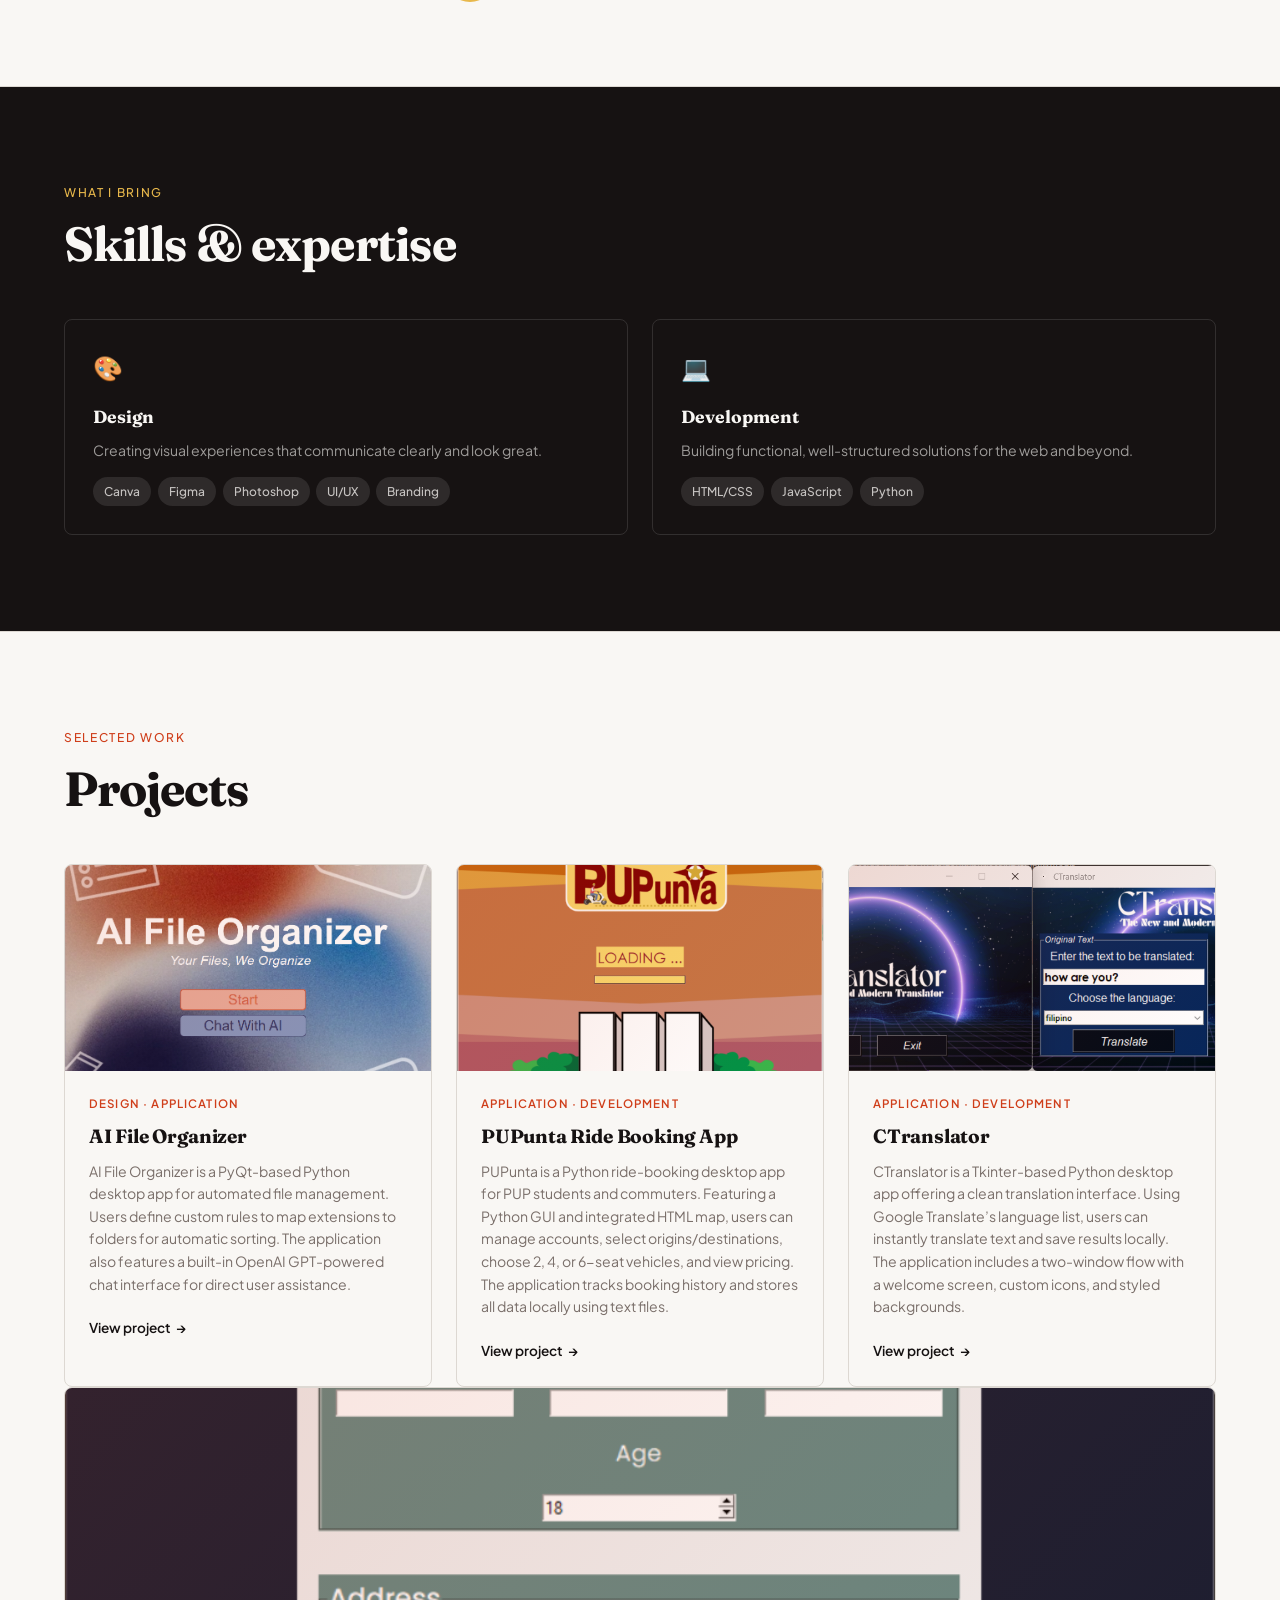
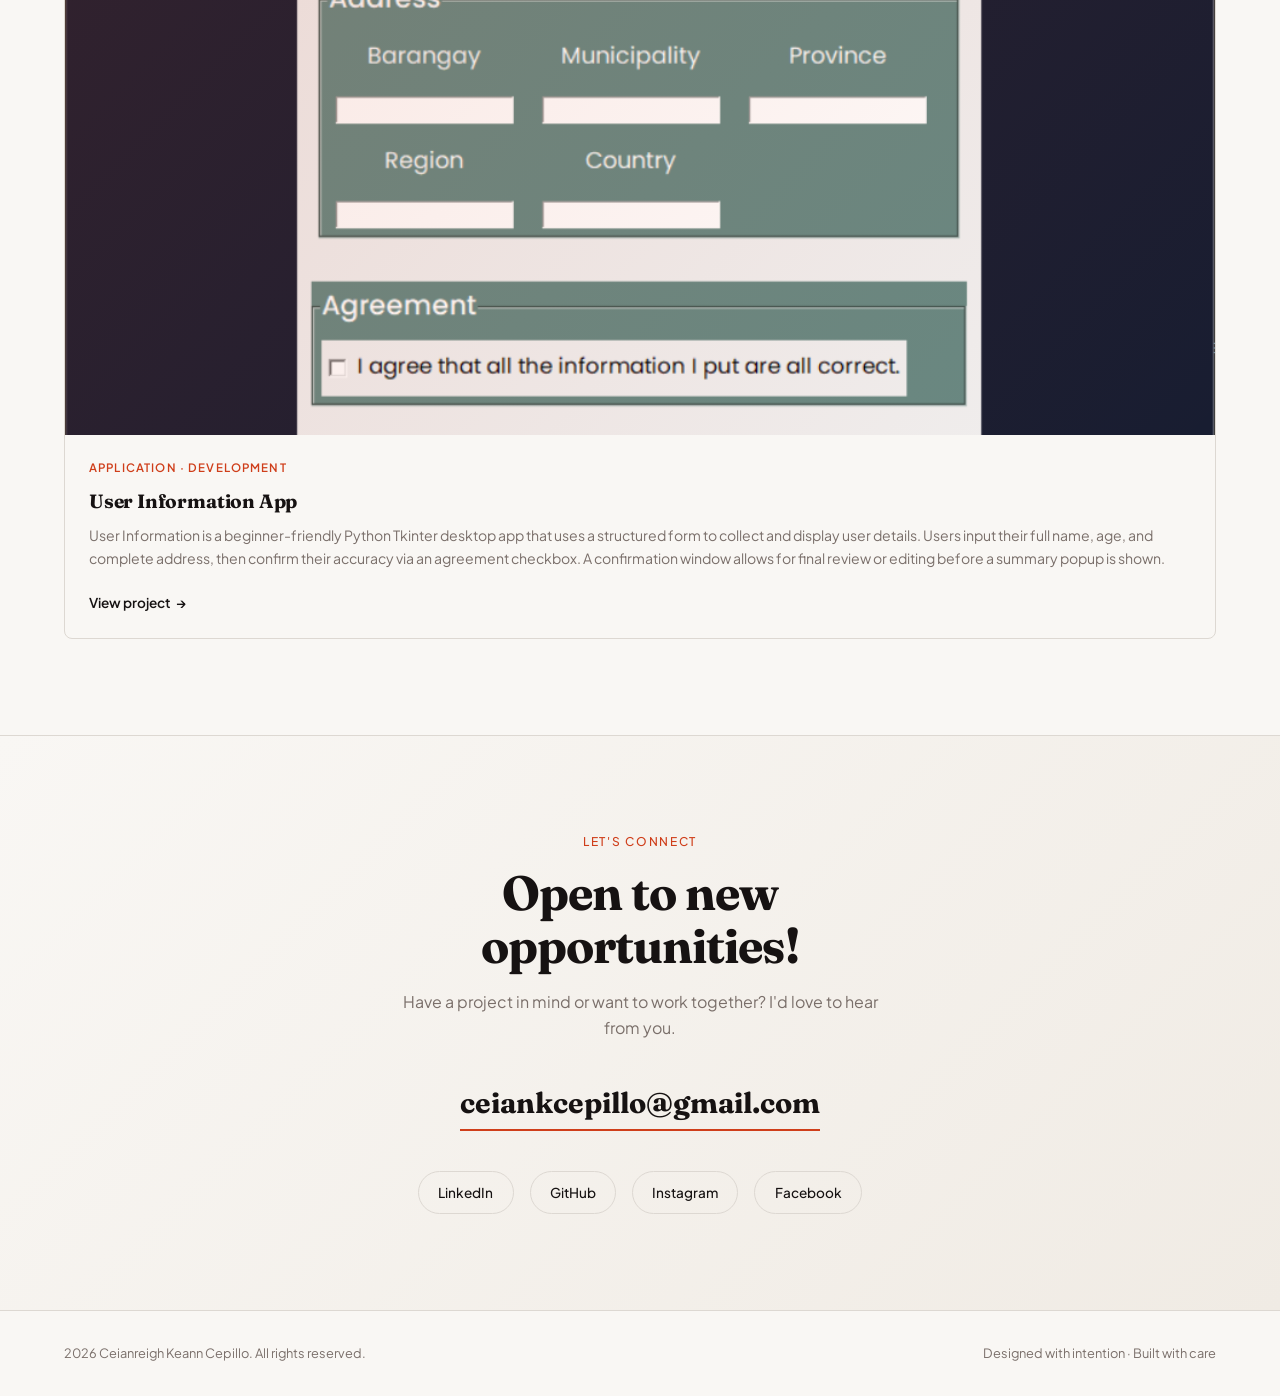
==== commit 6a75ae51: "Refactor code structure for improved readability and maintainability" ====
--- a/ceianreigh-cepillo.html
+++ b/ceianreigh-cepillo.html
@@ -146,6 +146,7 @@
       <p class="section-label">Selected work</p>
       <h2 class="section-heading">Projects</h2>
       <div class="projects-grid">
+        <!--Project 1-->
         <div class="project-card reveal">
           <div class="project-img">
             <img src="AI_File_Organizer.png" alt="Project name">
@@ -162,6 +163,7 @@
             <a href="https://github.com/ceianreigh/AI_FileOrganizer" class="project-link">View project</a>
           </div>
         </div>
+        <!--Project 2-->
         <div class="project-card reveal">
           <div class="project-img">
             <img src="PUPunta.png" alt="Project name">
@@ -178,6 +180,7 @@
             <a href="https://github.com/ceianreigh/PUPunta-Ride-Booking-App" class="project-link">View project</a>
           </div>
         </div>
+        <!--Project 3-->
         <div class="project-card reveal">
           <div class="project-img">
             <img src="CTranslator.png" alt="Project name">
@@ -192,6 +195,24 @@
               The application includes a two-window flow with a welcome screen, custom icons, and styled backgrounds.
             </p>
             <a href="https://github.com/ceianreigh/translator_final_project" class="project-link">View project</a>
+          </div>
+        </div>
+        <!--Project 4-->
+        </div>
+        <div class="project-card reveal">
+          <div class="project-img">
+            <img src="User_Info.png" alt="Project name">
+            <div class="project-img-accent"></div>
+          </div>
+          <div class="project-body">
+            <p class="project-type">Application · Development</p>
+            <h3 class="project-name">User Information App</h3>
+            <p class="project-desc">
+              User Information is a beginner-friendly Python Tkinter desktop app that uses a structured form to collect and display user details. 
+              Users input their full name, age, and complete address, then confirm their accuracy via an agreement checkbox. 
+              A confirmation window allows for final review or editing before a summary popup is shown.
+            </p>
+            <a href="https://github.com/ceianreigh/user_information" class="project-link">View project</a>
           </div>
         </div>
       </div>
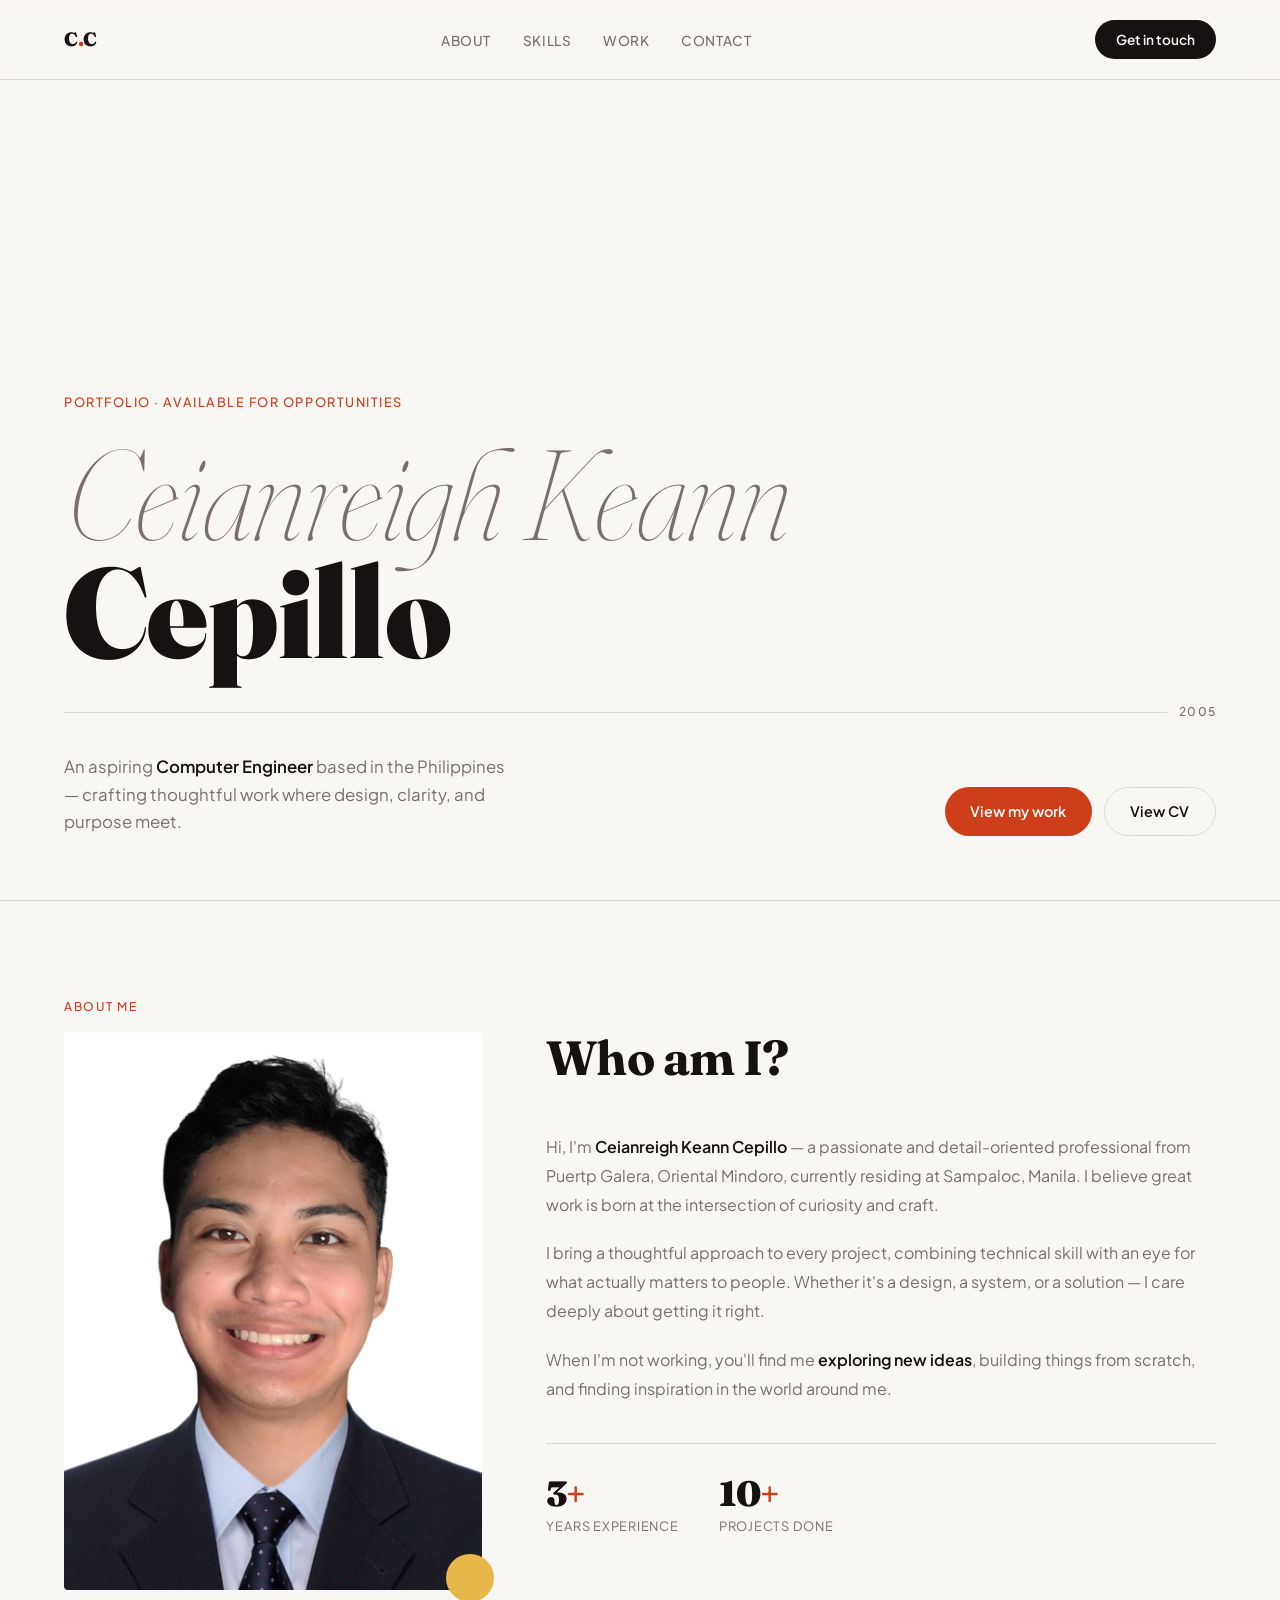
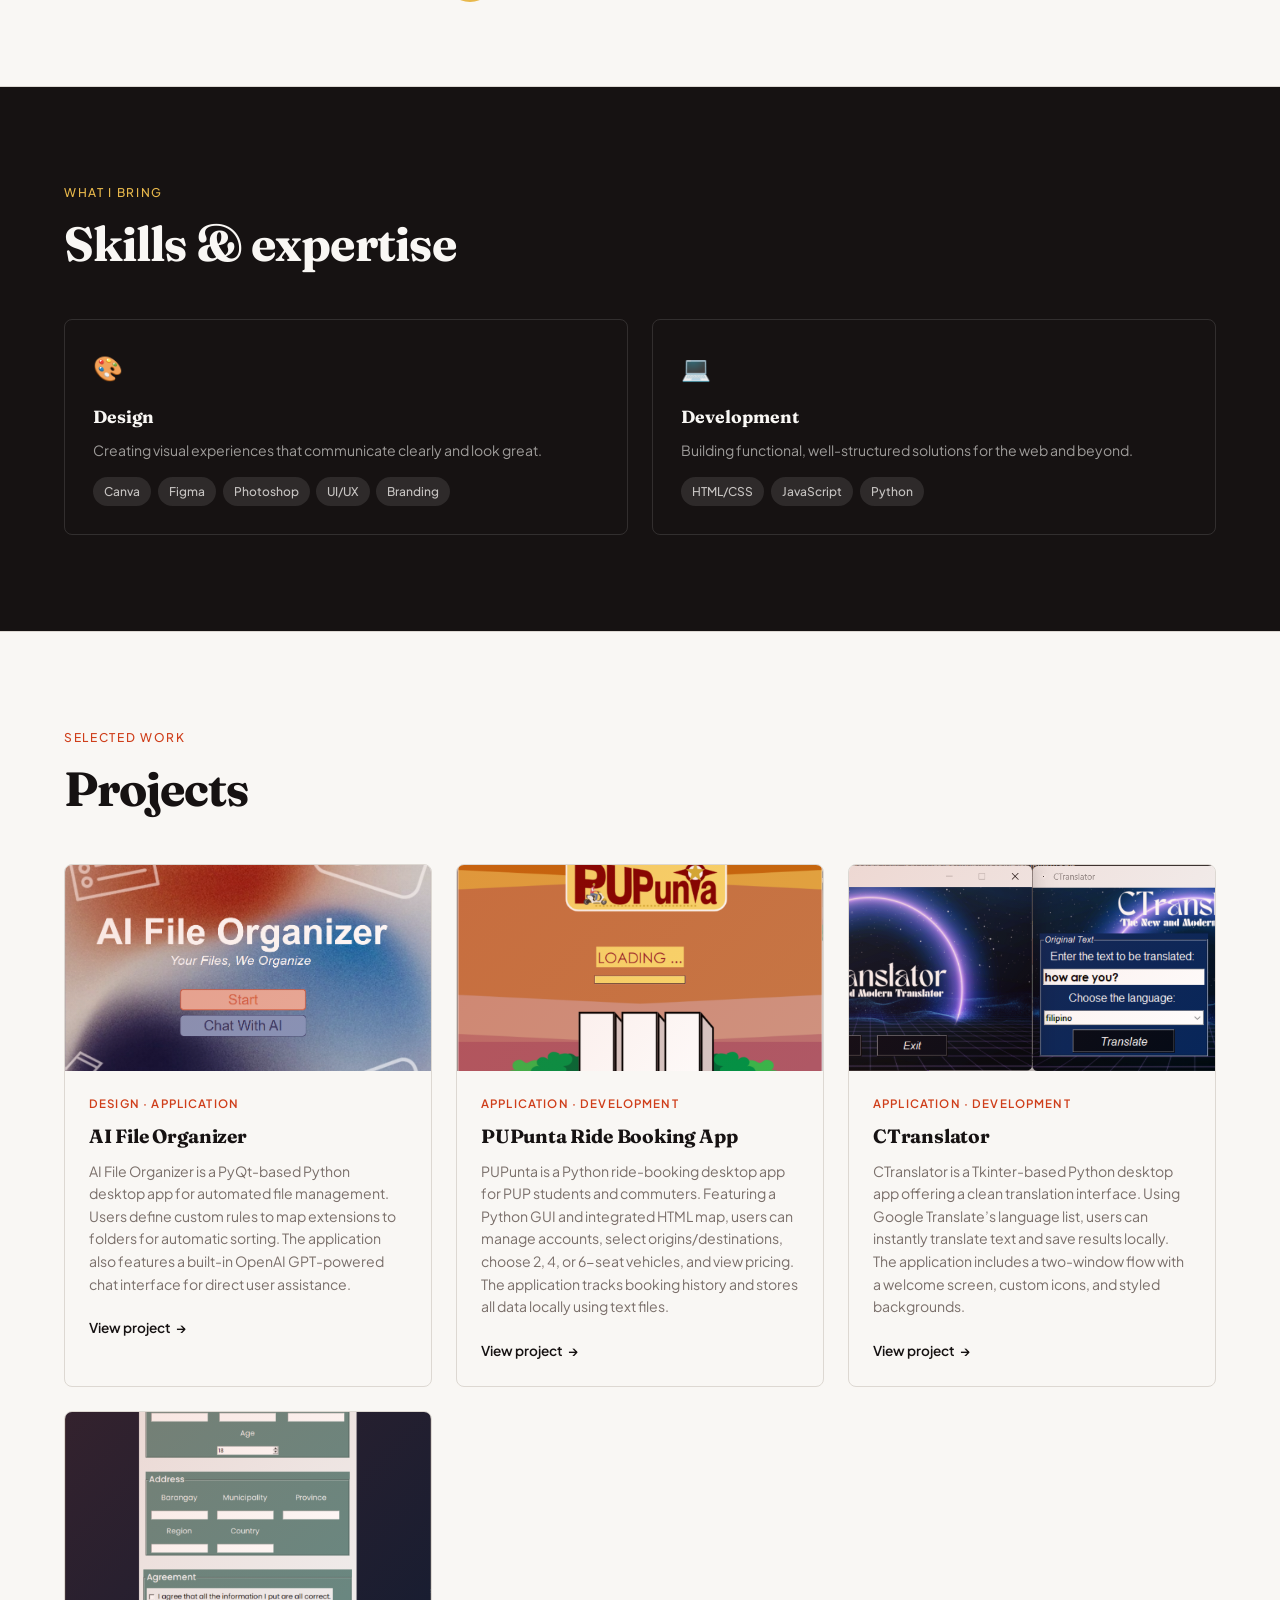
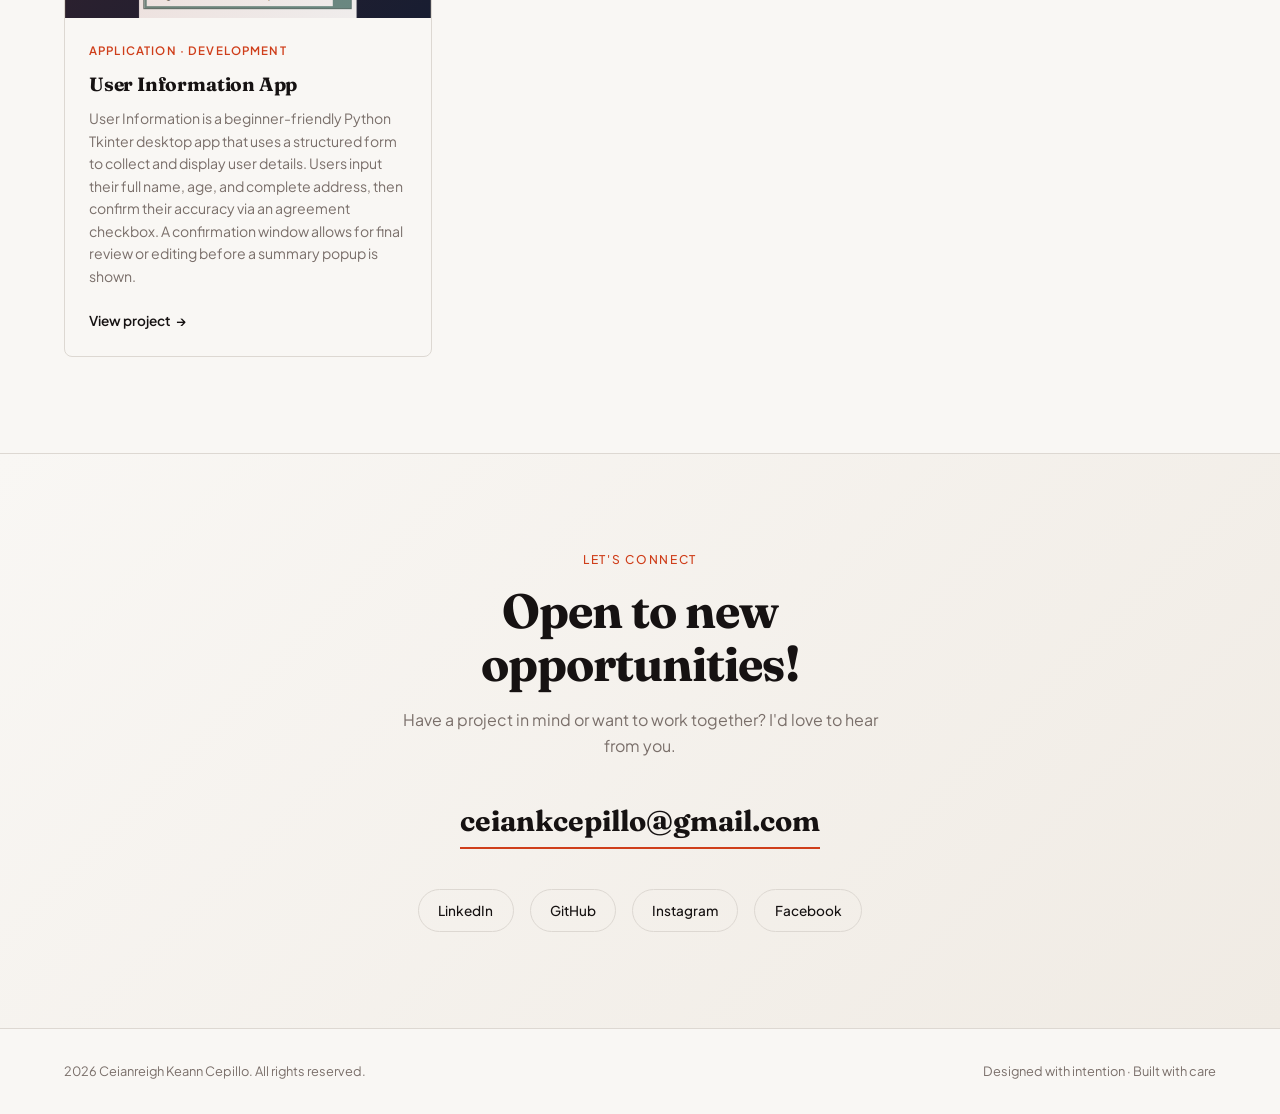
==== commit 3554ef92: "remove unnecessary closing div tag from project section" ====
--- a/ceianreigh-cepillo.html
+++ b/ceianreigh-cepillo.html
@@ -198,7 +198,6 @@
           </div>
         </div>
         <!--Project 4-->
-        </div>
         <div class="project-card reveal">
           <div class="project-img">
             <img src="User_Info.png" alt="Project name">
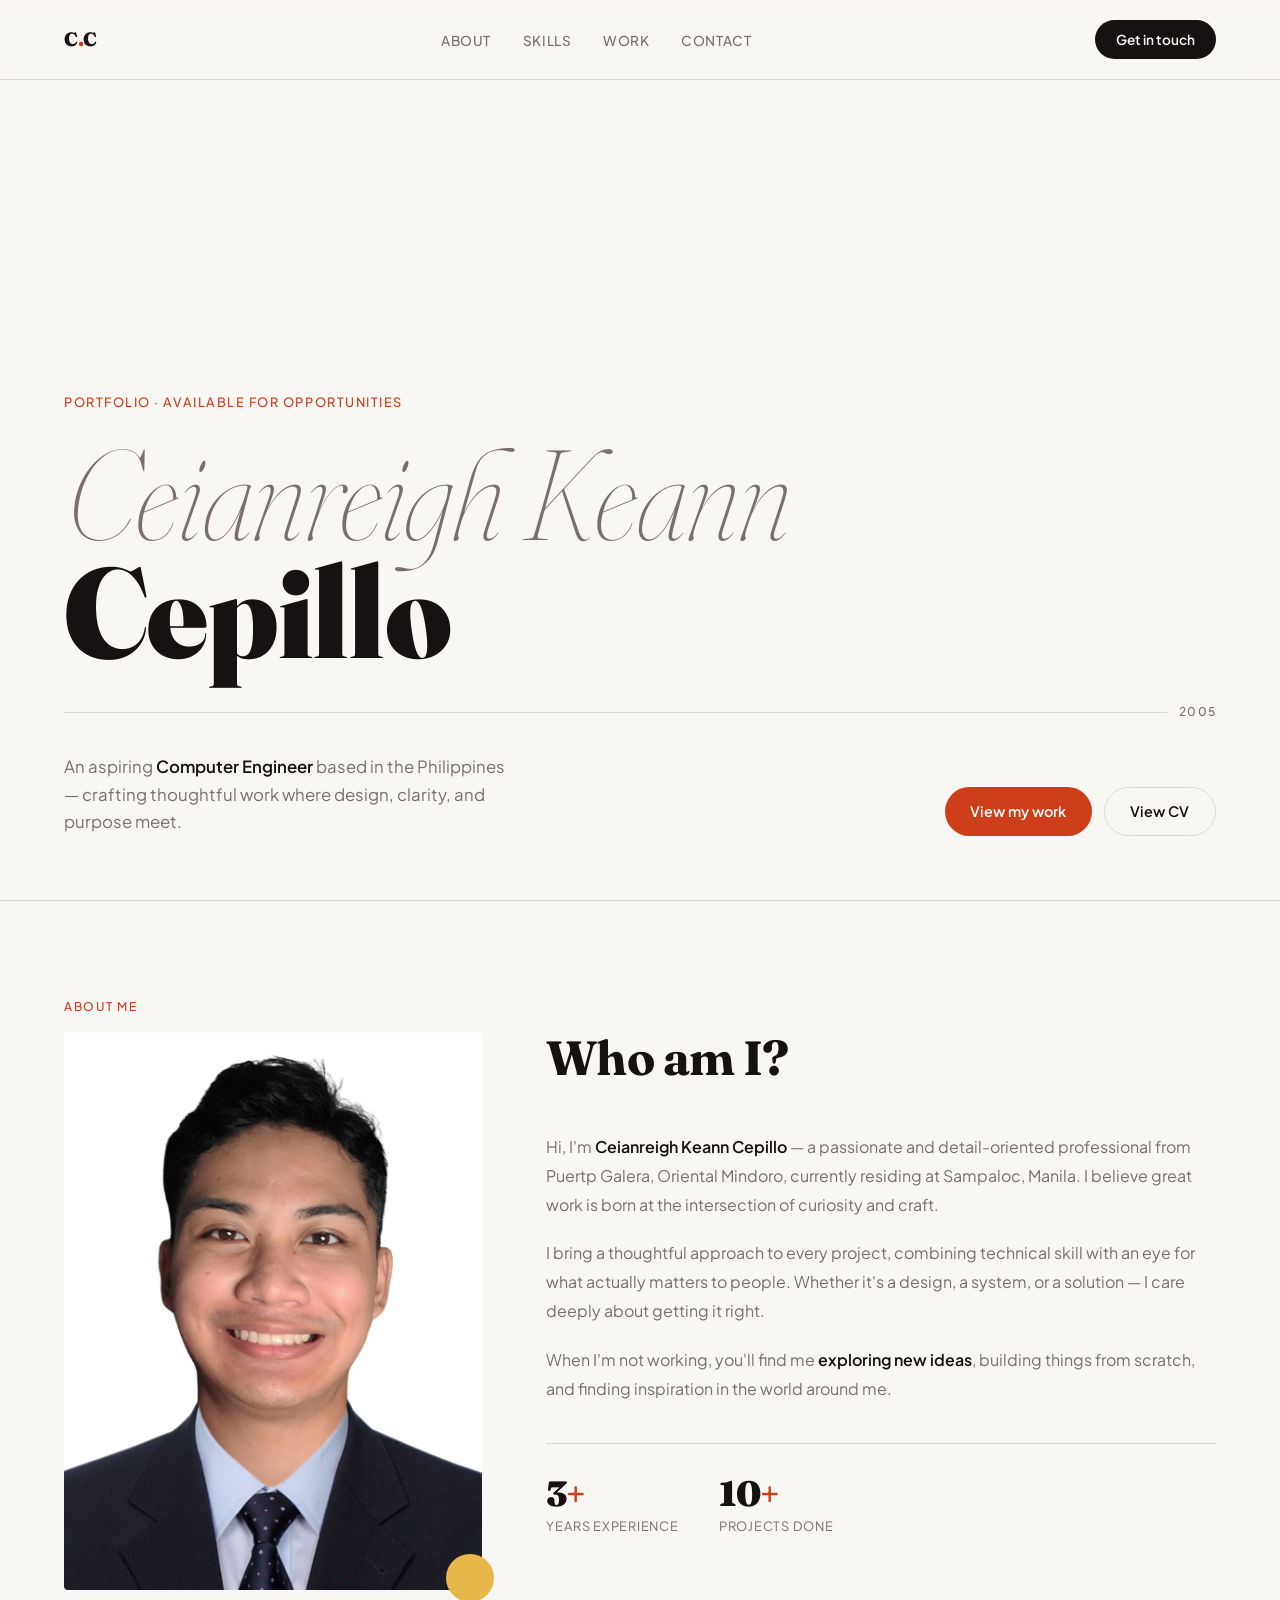
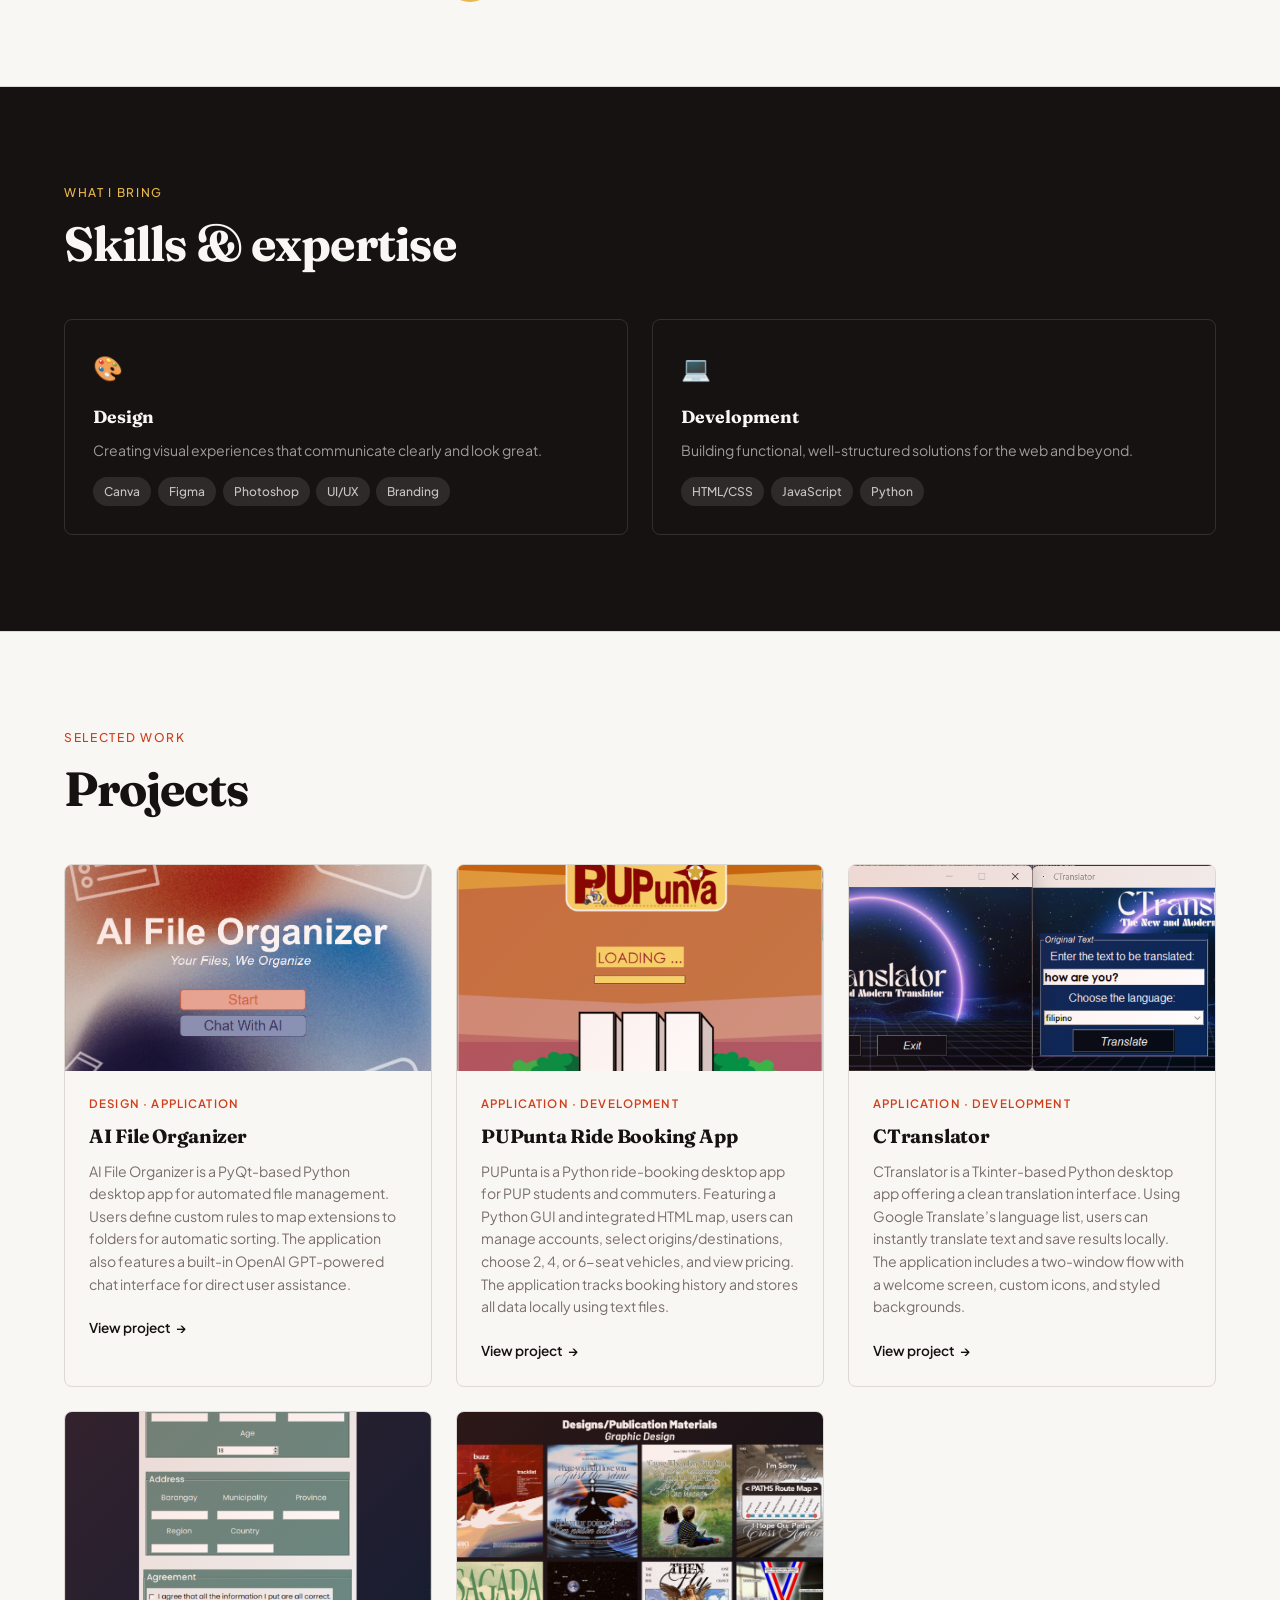
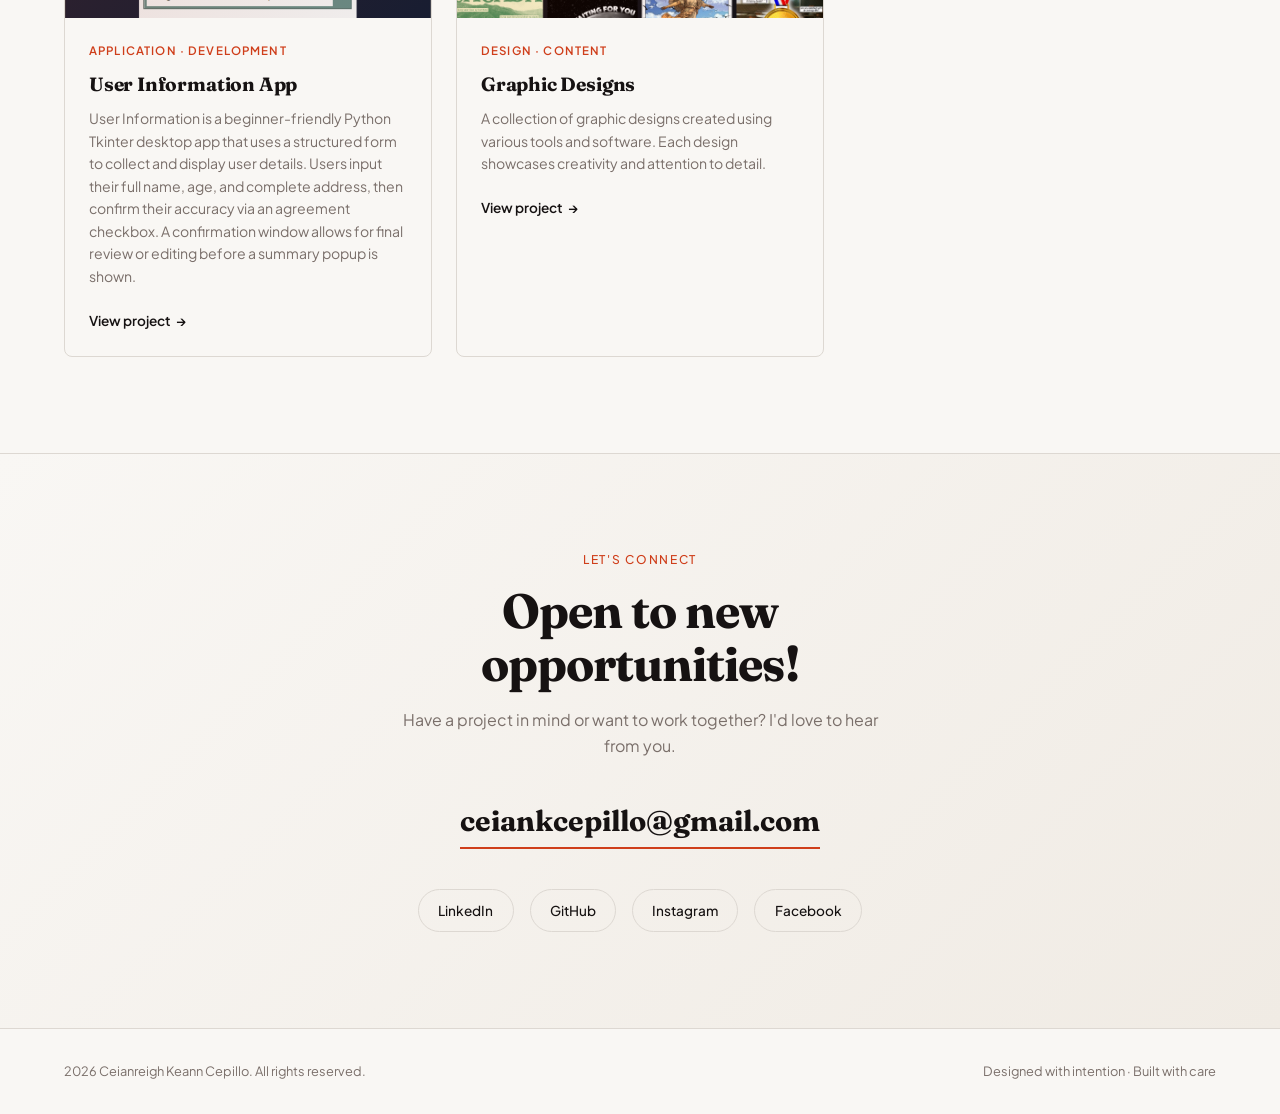
==== commit 05bf1880: "add Graphic Designs project with details and image" ====
--- a/ceianreigh-cepillo.html
+++ b/ceianreigh-cepillo.html
@@ -214,6 +214,22 @@
             <a href="https://github.com/ceianreigh/user_information" class="project-link">View project</a>
           </div>
         </div>
+        <!--Project 5-->
+        <div class="project-card reveal">
+          <div class="project-img">
+            <img src="Graphic Designs.png" alt="Project name">
+            <div class="project-img-accent"></div>
+          </div>
+          <div class="project-body">
+            <p class="project-type">Design · Content</p>
+            <h3 class="project-name">Graphic Designs</h3>
+            <p class="project-desc">
+              A collection of graphic designs created using various tools and software. 
+              Each design showcases creativity and attention to detail.
+            </p>
+            <a href="https://ceianreigh-cepillo.my.canva.site/graphic-designs" class="project-link">View project</a>
+          </div>
+        </div>
       </div>
     </section>
 
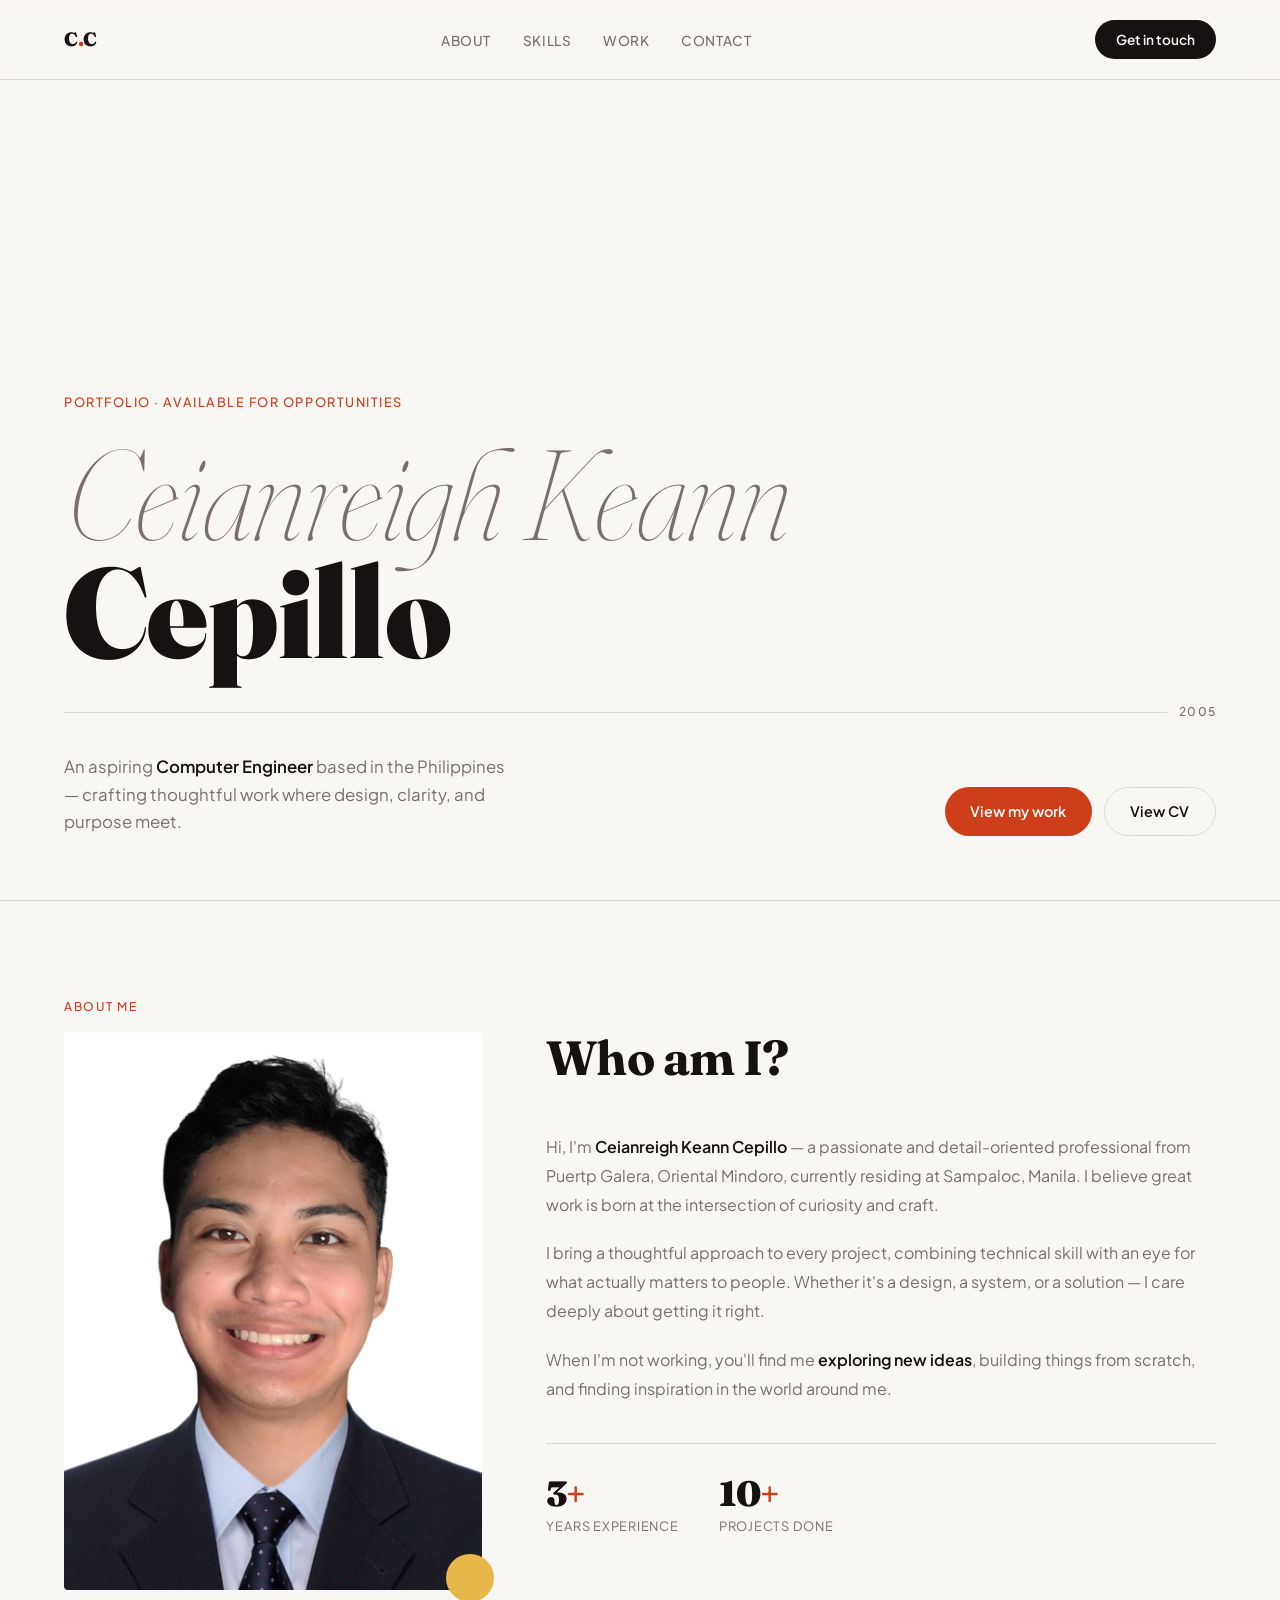
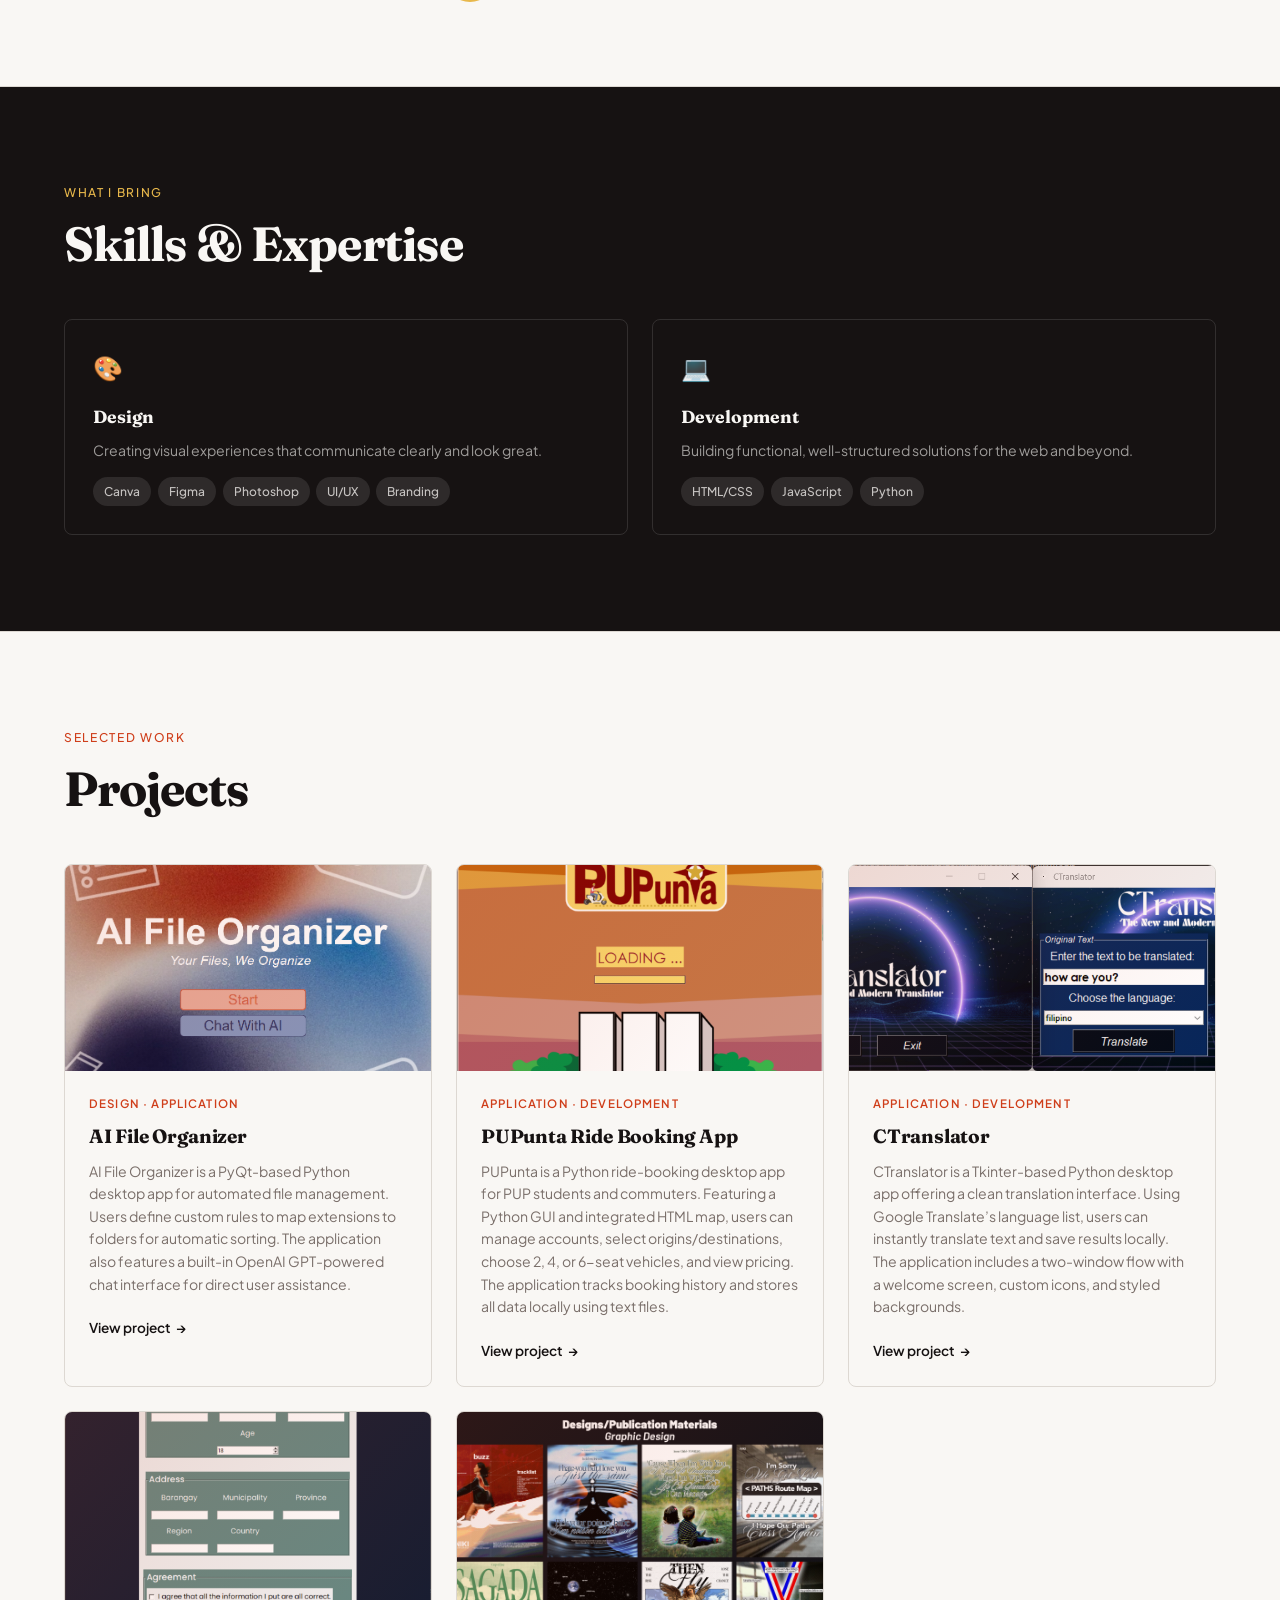
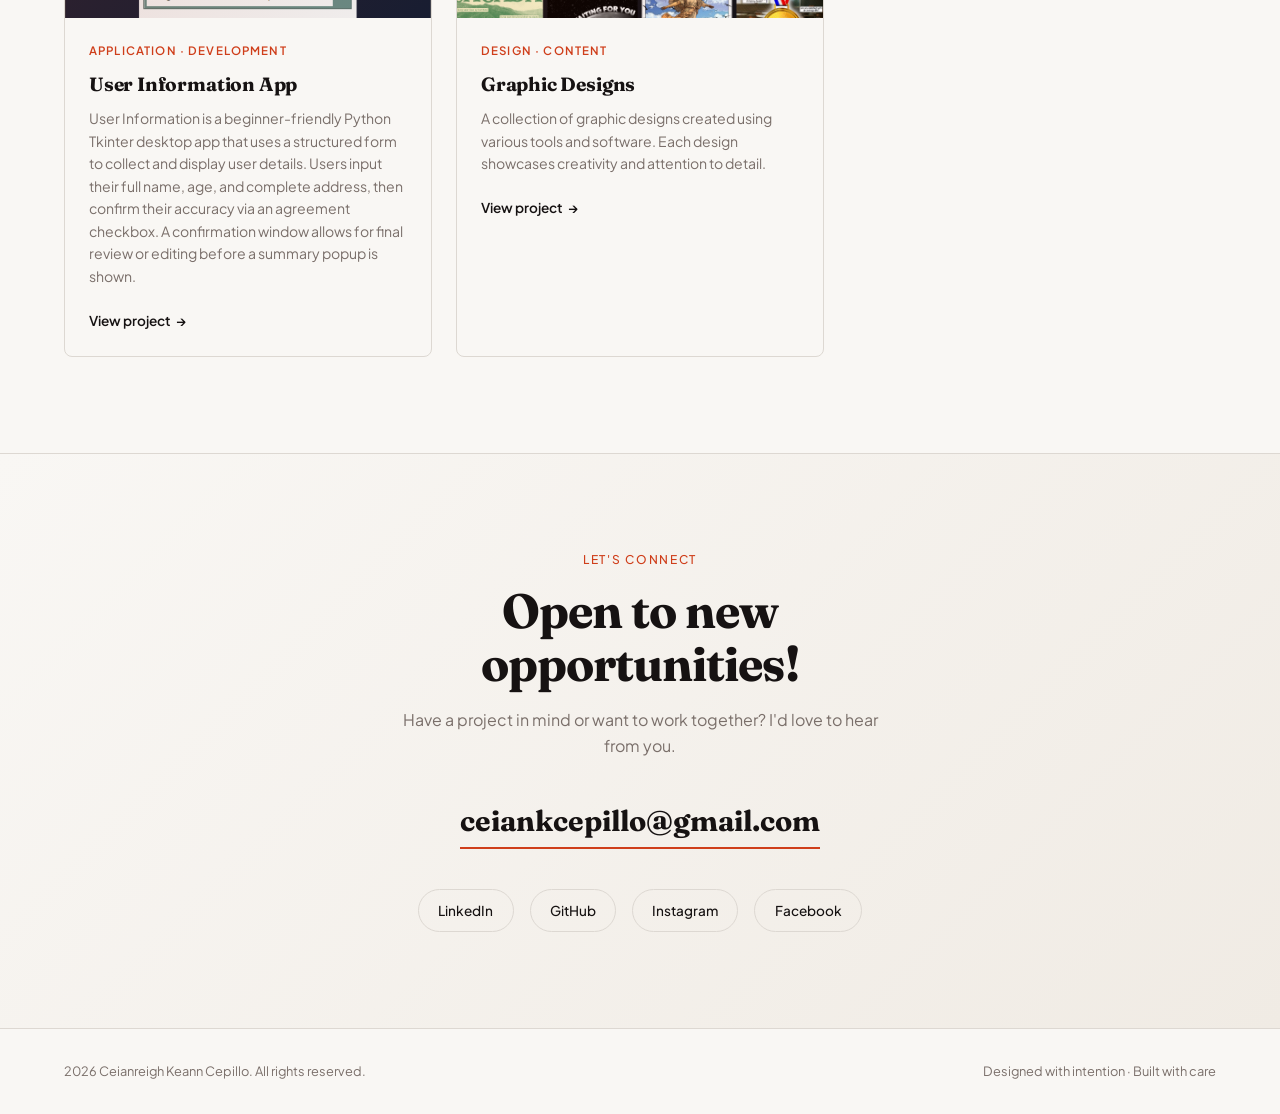
==== commit 42a8fc35: "correct capitalization in skills section heading" ====
--- a/ceianreigh-cepillo.html
+++ b/ceianreigh-cepillo.html
@@ -96,7 +96,7 @@
     <!-- SKILLS -->
     <section id="skills">
       <p class="section-label">What I bring</p>
-      <h2 class="section-heading">Skills &amp; expertise</h2>
+      <h2 class="section-heading">Skills &amp; Expertise</h2>
       <div class="skills-grid">
         <div class="skill-card reveal">
           <div class="skill-icon">🎨</div>
